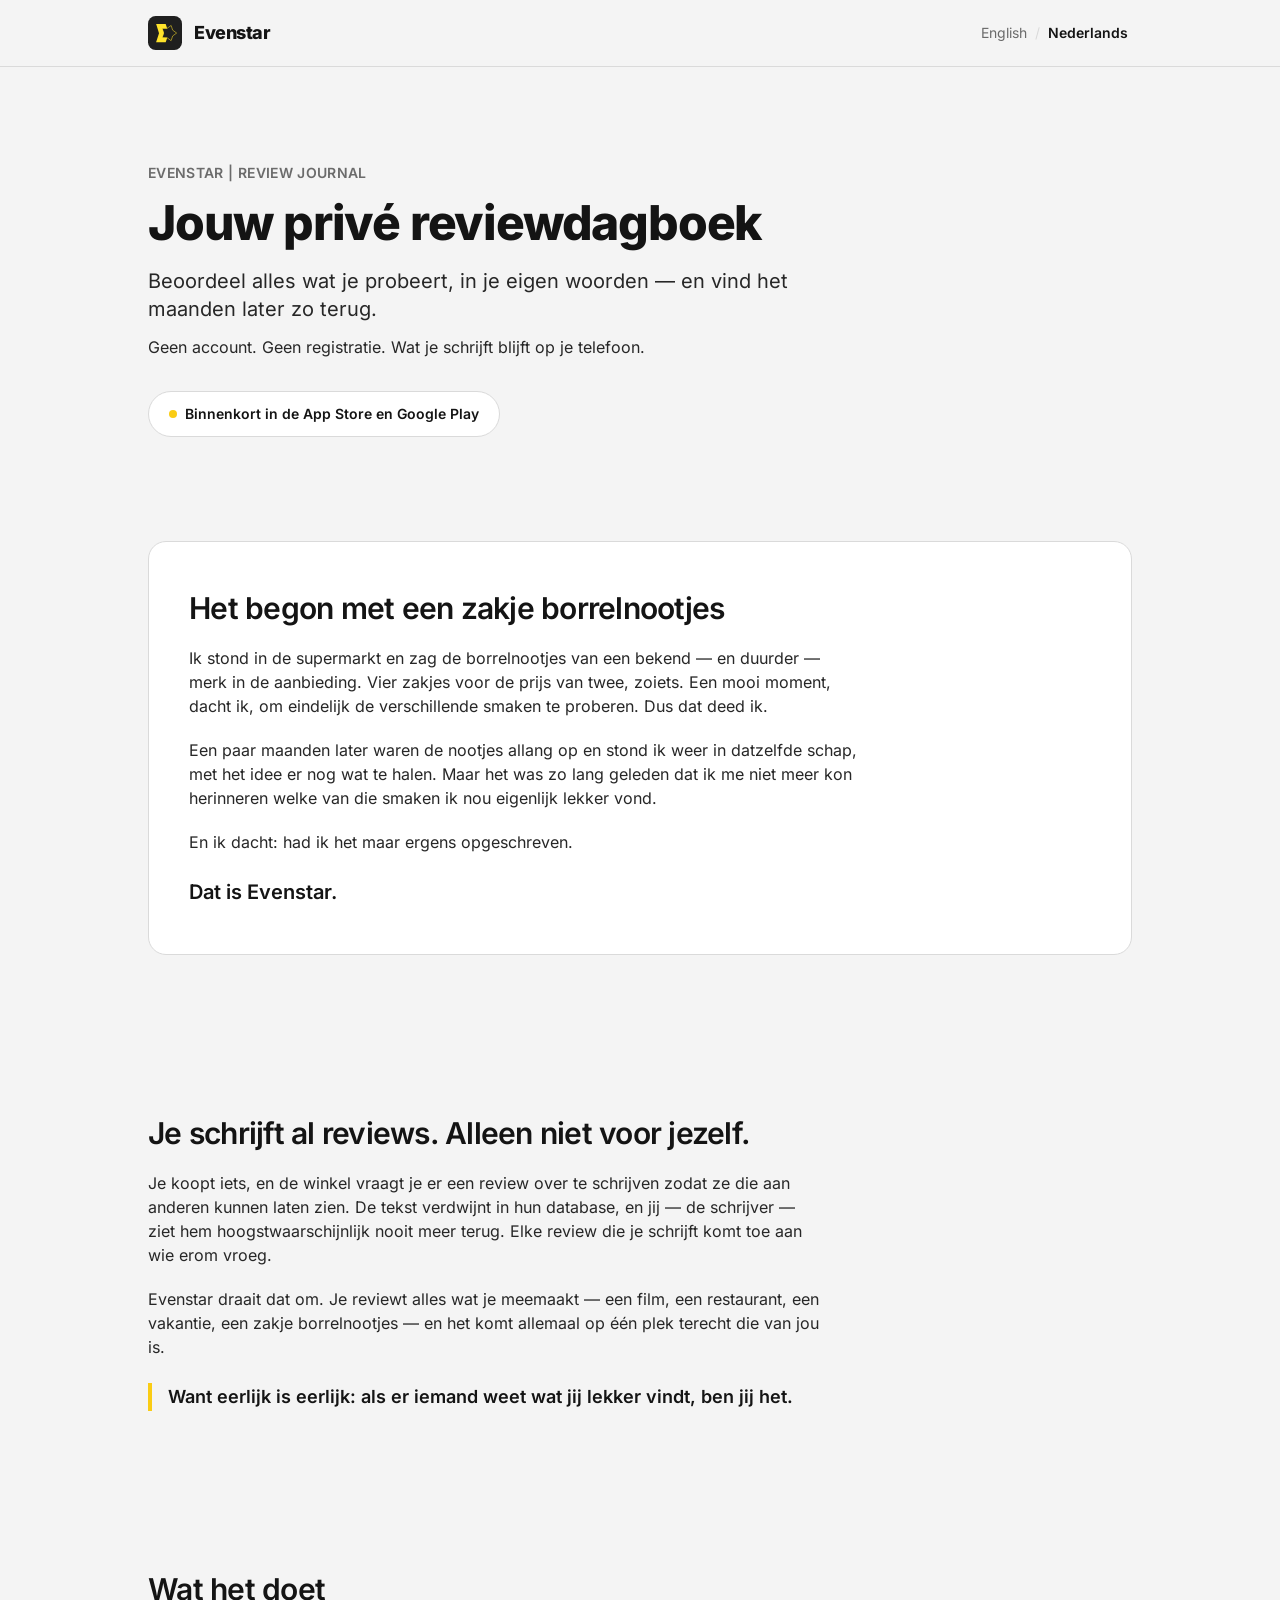
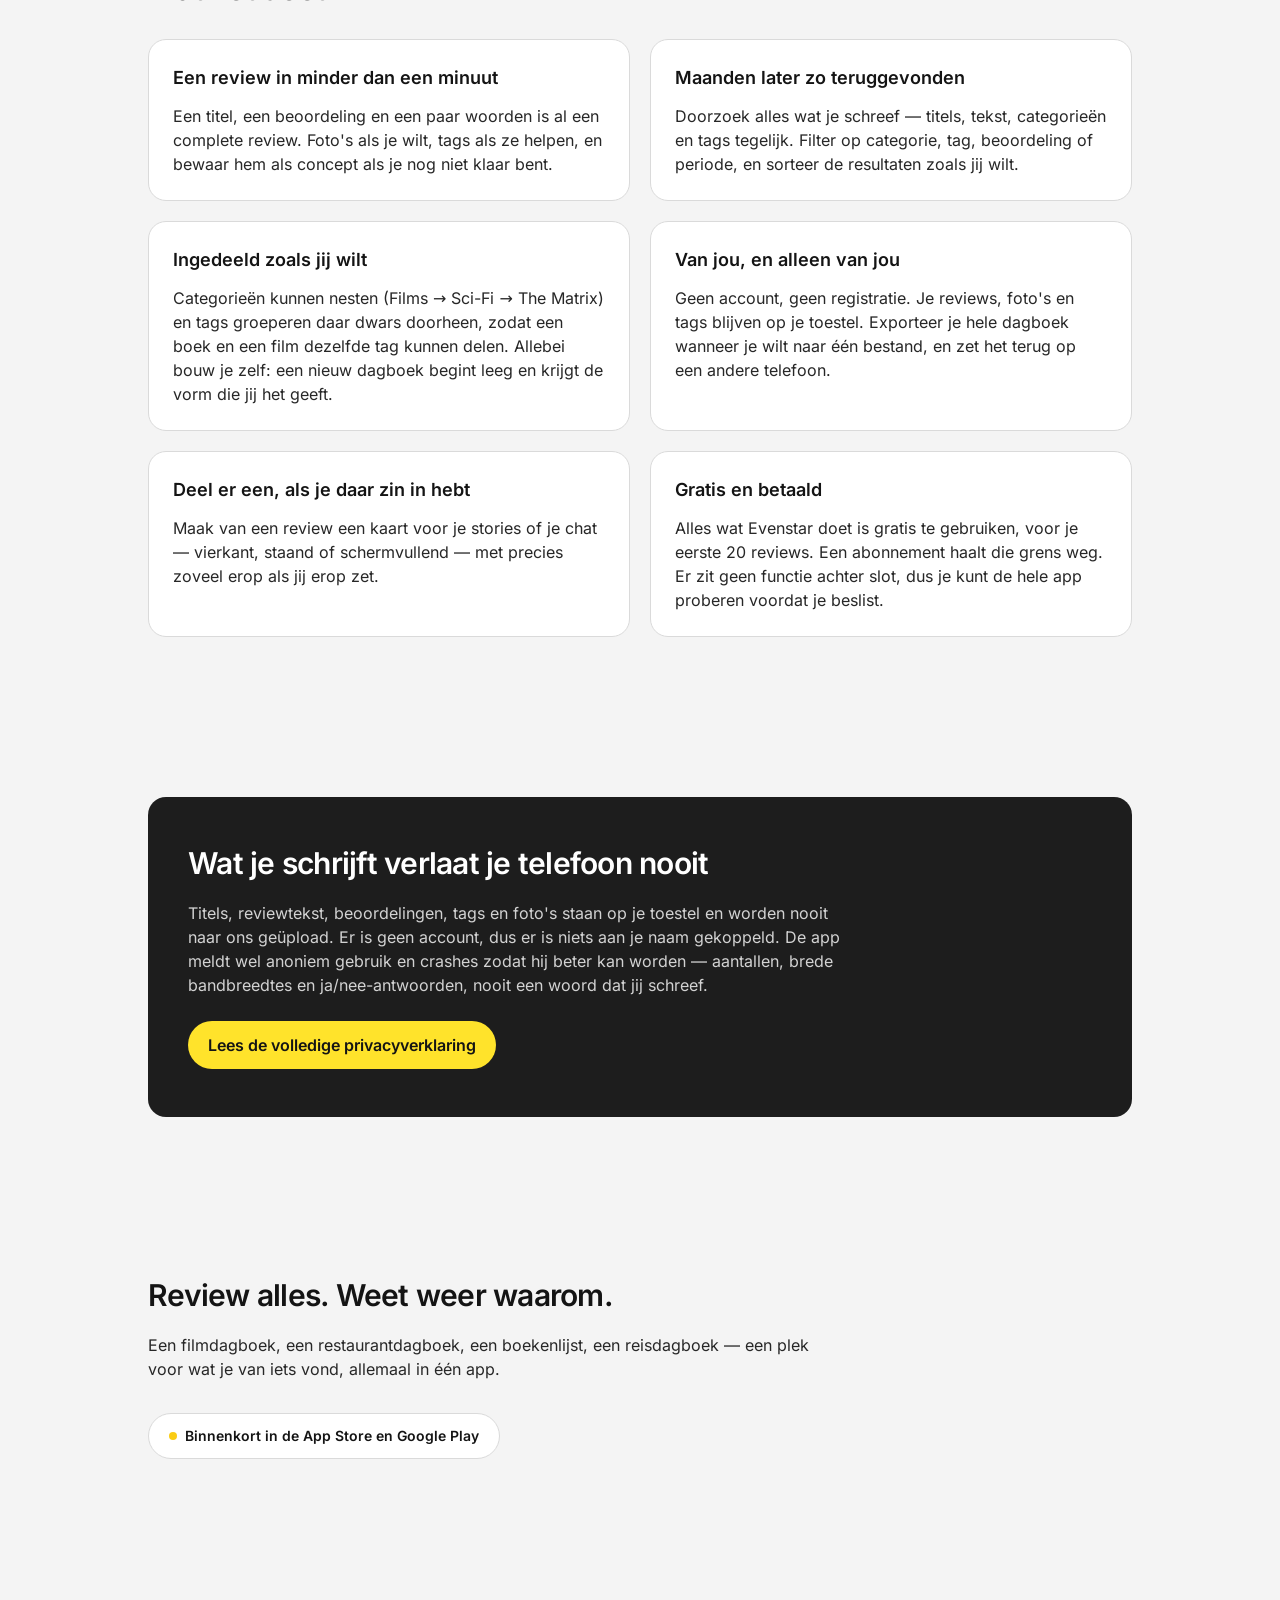
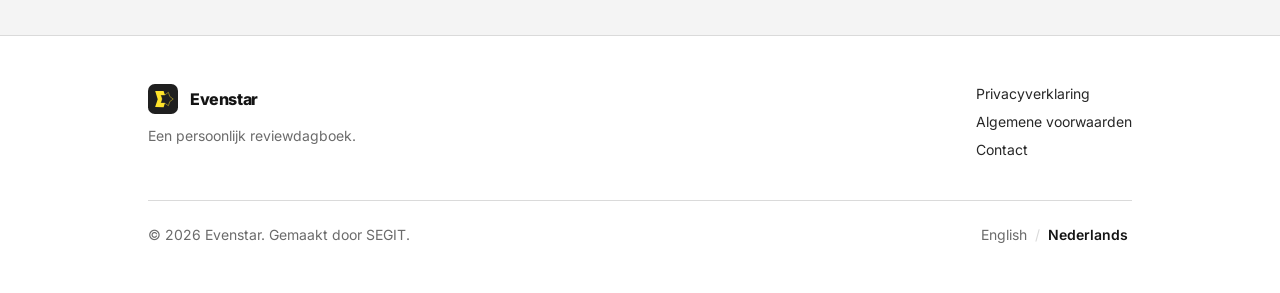
==== nl/index.html @ 2a289b04 "Landingspagina voor Evenstar (EVE-47) (#130) Evenstar had geen plek op internet. Dit is die plek: `e" ====
<!DOCTYPE html><html lang="nl"><head><meta charset="utf-8"><meta name="viewport" content="width=device-width, initial-scale=1"><title>Evenstar — Jouw privé reviewdagboek</title><meta name="description" content="Een persoonlijk reviewdagboek voor iOS en Android. Review alles wat je probeert — films, restaurants, boeken — en vind het maanden later zo terug."><link rel="canonical" href="https://evenstarapp.com/nl/"><link rel="alternate" hreflang="en" href="https://evenstarapp.com/"><link rel="alternate" hreflang="nl" href="https://evenstarapp.com/nl/"><link rel="alternate" hreflang="x-default" href="https://evenstarapp.com/"><link rel="icon" type="image/svg+xml" href="/favicon.svg"><link rel="apple-touch-icon" href="/apple-touch-icon.png"><link rel="manifest" href="/site.webmanifest"><meta name="theme-color" content="#f4f4f4"><meta property="og:type" content="website"><meta property="og:site_name" content="Evenstar"><meta property="og:title" content="Evenstar — Jouw privé reviewdagboek"><meta property="og:description" content="Een persoonlijk reviewdagboek voor iOS en Android. Review alles wat je probeert — films, restaurants, boeken — en vind het maanden later zo terug."><meta property="og:url" content="https://evenstarapp.com/nl/"><meta property="og:image" content="https://evenstarapp.com/og-image.png"><meta property="og:image:width" content="1200"><meta property="og:image:height" content="630"><meta property="og:image:alt" content="Evenstar, een persoonlijk reviewdagboek voor iOS en Android"><meta property="og:locale" content="nl_NL"><meta name="twitter:card" content="summary_large_image"><meta name="twitter:title" content="Evenstar — Jouw privé reviewdagboek"><meta name="twitter:description" content="Een persoonlijk reviewdagboek voor iOS en Android. Review alles wat je probeert — films, restaurants, boeken — en vind het maanden later zo terug."><meta name="twitter:image" content="https://evenstarapp.com/og-image.png"><link rel="sitemap" href="/sitemap-index.xml"><script type="application/ld+json">{"@context":"https://schema.org","@type":"SoftwareApplication","name":"Evenstar","alternateName":"Evenstar | Review Journal","applicationCategory":"LifestyleApplication","operatingSystem":"iOS, Android","description":"Een persoonlijk reviewdagboek voor iOS en Android. Review alles wat je probeert — films, restaurants, boeken — en vind het maanden later zo terug.","url":"https://evenstarapp.com","inLanguage":["en","nl"],"offers":{"@type":"Offer","price":"0","priceCurrency":"EUR"}}</script><link rel="stylesheet" href="/_astro/config.suZ1vZAj.css"></head><body class="flex min-h-screen flex-col"><a href="#main" class="sr-only rounded-pill focus:not-sr-only focus:absolute focus:top-4 focus:left-4 focus:z-50 focus:bg-ink focus:px-5 focus:py-3 focus:text-on-ink">Naar de inhoud</a><header class="border-b border-line bg-page/90 backdrop-blur"><div class="mx-auto flex max-w-5xl items-center justify-between gap-4 px-5 py-4"><a href="/nl/" class="flex items-center gap-3 text-heading" aria-label="Evenstar — Home"><svg width="34" height="34" viewBox="0 0 256 256" fill="none" xmlns="http://www.w3.org/2000/svg" class aria-hidden="true" focusable="false"><rect width="256" height="256" rx="58" fill="#1F1F1F"></rect><path d="M174.485 72.5167L185.612 106.519L214.472 127.664L215.576 128.472L214.471 129.278L185.571 150.367L174.379 184.35L173.952 185.649L172.844 184.848L143.855 163.878L108.079 163.736L106.71 163.731L107.13 162.429L118.115 128.378L107.195 94.3095L106.777 93.0075L108.146 93.0046L143.922 92.9294L172.95 72.0165L174.061 71.2166L174.485 72.5167Z" stroke="#FFE32B" stroke-width="4"></path><path d="M133.317 197.465L60.838 197.206L82.9443 129.389L61.2827 60.0143L133.141 59.6603L144.464 94.0981L107.978 94.0939L119.301 128.532L108.187 162.625L144.551 163L133.317 197.465Z" fill="#FFE32B"></path></svg><span class="text-lg font-extrabold tracking-tight">Evenstar</span></a><nav class="flex items-center gap-1 text-sm" aria-label="Language"><a class="rounded px-1 text-muted underline-offset-4 hover:text-heading hover:underline" href="/" hreflang="en" lang="en">English</a><span class="text-line" aria-hidden="true">/</span><span class="px-1 font-semibold text-heading" aria-current="true">Nederlands</span></nav></div></header><main id="main" class="flex-1"><!-- Hero --><section class="mx-auto w-full max-w-5xl px-5 pt-14 pb-6 sm:pt-24"><p class="text-sm font-semibold tracking-wide text-muted uppercase">Evenstar | Review Journal</p><h1 class="mt-4 max-w-2xl text-4xl font-extrabold tracking-tight text-heading sm:text-5xl">Jouw privé reviewdagboek</h1><p class="mt-5 max-w-2xl text-lg text-body sm:text-xl">Beoordeel alles wat je probeert, in je eigen woorden — en vind het maanden later zo terug.</p><p class="mt-3 max-w-2xl text-body">Geen account. Geen registratie. Wat je schrijft blijft op je telefoon.</p><p class="inline-flex items-center gap-2 rounded-pill border border-line bg-surface px-5 py-3 text-sm font-semibold text-heading mt-8"><span class="inline-block h-2 w-2 rounded-full bg-highlight" aria-hidden="true"></span>Binnenkort in de App Store en Google Play</p></section><!-- The bar nuts --><section id="story" aria-labelledby="story-title" class="mx-auto w-full max-w-5xl px-5 py-14 sm:py-20 "><div class="rounded-card border border-line bg-surface px-6 py-10 sm:px-10 sm:py-12"><h2 id="story-title" class="text-2xl font-semibold tracking-tight text-heading sm:text-3xl">Het begon met een zakje borrelnootjes</h2><p class="mt-5 max-w-2xl text-body">Ik stond in de supermarkt en zag de borrelnootjes van een bekend — en duurder — merk in de aanbieding. Vier zakjes voor de prijs van twee, zoiets. Een mooi moment, dacht ik, om eindelijk de verschillende smaken te proberen. Dus dat deed ik.</p><p class="mt-5 max-w-2xl text-body">Een paar maanden later waren de nootjes allang op en stond ik weer in datzelfde schap, met het idee er nog wat te halen. Maar het was zo lang geleden dat ik me niet meer kon herinneren welke van die smaken ik nou eigenlijk lekker vond.</p><p class="mt-5 max-w-2xl text-body">En ik dacht: had ik het maar ergens opgeschreven.</p><p class="mt-6 text-xl font-semibold text-heading">Dat is Evenstar.</p></div></section><!-- Why write for yourself --><section id="why" aria-labelledby="why-title" class="mx-auto w-full max-w-5xl px-5 py-14 sm:py-20 "><div class><h2 id="why-title" class="text-2xl font-semibold tracking-tight text-heading sm:text-3xl">Je schrijft al reviews. Alleen niet voor jezelf.</h2><p class="mt-5 max-w-2xl text-body">Je koopt iets, en de winkel vraagt je er een review over te schrijven zodat ze die aan anderen kunnen laten zien. De tekst verdwijnt in hun database, en jij — de schrijver — ziet hem hoogstwaarschijnlijk nooit meer terug. Elke review die je schrijft komt toe aan wie erom vroeg.</p><p class="mt-5 max-w-2xl text-body">Evenstar draait dat om. Je reviewt alles wat je meemaakt — een film, een restaurant, een vakantie, een zakje borrelnootjes — en het komt allemaal op één plek terecht die van jou is.</p><p class="mt-6 max-w-2xl border-l-4 border-highlight pl-4 text-lg font-semibold text-heading">Want eerlijk is eerlijk: als er iemand weet wat jij lekker vindt, ben jij het.</p></div></section><!-- What it does --><section id="features" aria-labelledby="features-title" class="mx-auto w-full max-w-5xl px-5 py-14 sm:py-20 "><div class><h2 id="features-title" class="text-2xl font-semibold tracking-tight text-heading sm:text-3xl">Wat het doet</h2><ul class="mt-8 grid gap-5 sm:grid-cols-2"><li class="rounded-card border border-line bg-surface p-6"><h3 class="text-lg font-semibold text-heading">Een review in minder dan een minuut</h3><p class="mt-3 text-body">Een titel, een beoordeling en een paar woorden is al een complete review. Foto&#39;s als je wilt, tags als ze helpen, en bewaar hem als concept als je nog niet klaar bent.</p></li><li class="rounded-card border border-line bg-surface p-6"><h3 class="text-lg font-semibold text-heading">Maanden later zo teruggevonden</h3><p class="mt-3 text-body">Doorzoek alles wat je schreef — titels, tekst, categorieën en tags tegelijk. Filter op categorie, tag, beoordeling of periode, en sorteer de resultaten zoals jij wilt.</p></li><li class="rounded-card border border-line bg-surface p-6"><h3 class="text-lg font-semibold text-heading">Ingedeeld zoals jij wilt</h3><p class="mt-3 text-body">Categorieën kunnen nesten (Films → Sci-Fi → The Matrix) en tags groeperen daar dwars doorheen, zodat een boek en een film dezelfde tag kunnen delen. Allebei bouw je zelf: een nieuw dagboek begint leeg en krijgt de vorm die jij het geeft.</p></li><li class="rounded-card border border-line bg-surface p-6"><h3 class="text-lg font-semibold text-heading">Van jou, en alleen van jou</h3><p class="mt-3 text-body">Geen account, geen registratie. Je reviews, foto&#39;s en tags blijven op je toestel. Exporteer je hele dagboek wanneer je wilt naar één bestand, en zet het terug op een andere telefoon.</p></li><li class="rounded-card border border-line bg-surface p-6"><h3 class="text-lg font-semibold text-heading">Deel er een, als je daar zin in hebt</h3><p class="mt-3 text-body">Maak van een review een kaart voor je stories of je chat — vierkant, staand of schermvullend — met precies zoveel erop als jij erop zet.</p></li><li class="rounded-card border border-line bg-surface p-6"><h3 class="text-lg font-semibold text-heading">Gratis en betaald</h3><p class="mt-3 text-body">Alles wat Evenstar doet is gratis te gebruiken, voor je eerste 20 reviews. Een abonnement haalt die grens weg. Er zit geen functie achter slot, dus je kunt de hele app proberen voordat je beslist.</p></li></ul></div></section><!-- Privacy --><section aria-labelledby="privacy-title" class="mx-auto w-full max-w-5xl px-5 py-14 sm:py-20"><div class="rounded-card bg-ink px-6 py-10 text-on-ink sm:px-10 sm:py-12"><h2 id="privacy-title" class="text-2xl font-semibold tracking-tight sm:text-3xl">Wat je schrijft verlaat je telefoon nooit</h2><p class="mt-5 max-w-2xl text-white/80">Titels, reviewtekst, beoordelingen, tags en foto&#39;s staan op je toestel en worden nooit naar ons geüpload. Er is geen account, dus er is niets aan je naam gekoppeld. De app meldt wel anoniem gebruik en crashes zodat hij beter kan worden — aantallen, brede bandbreedtes en ja/nee-antwoorden, nooit een woord dat jij schreef.</p><a class="mt-6 inline-block rounded-pill bg-accent px-5 py-3 font-semibold text-heading" href="/nl/privacy/">Lees de volledige privacyverklaring</a></div></section><!-- Closing --><section id="closing" aria-labelledby="closing-title" class="mx-auto w-full max-w-5xl px-5 py-14 sm:py-20 "><div class><h2 id="closing-title" class="text-2xl font-semibold tracking-tight text-heading sm:text-3xl">Review alles. Weet weer waarom.</h2><p class="mt-5 max-w-2xl text-body">Een filmdagboek, een restaurantdagboek, een boekenlijst, een reisdagboek — een plek voor wat je van iets vond, allemaal in één app.</p><p class="inline-flex items-center gap-2 rounded-pill border border-line bg-surface px-5 py-3 text-sm font-semibold text-heading mt-8"><span class="inline-block h-2 w-2 rounded-full bg-highlight" aria-hidden="true"></span>Binnenkort in de App Store en Google Play</p></div></section></main><footer class="mt-24 border-t border-line bg-surface"><div class="mx-auto max-w-5xl px-5 py-12"><div class="flex flex-col gap-8 sm:flex-row sm:items-start sm:justify-between"><div><div class="flex items-center gap-3"><svg width="30" height="30" viewBox="0 0 256 256" fill="none" xmlns="http://www.w3.org/2000/svg" class aria-hidden="true" focusable="false"><rect width="256" height="256" rx="58" fill="#1F1F1F"></rect><path d="M174.485 72.5167L185.612 106.519L214.472 127.664L215.576 128.472L214.471 129.278L185.571 150.367L174.379 184.35L173.952 185.649L172.844 184.848L143.855 163.878L108.079 163.736L106.71 163.731L107.13 162.429L118.115 128.378L107.195 94.3095L106.777 93.0075L108.146 93.0046L143.922 92.9294L172.95 72.0165L174.061 71.2166L174.485 72.5167Z" stroke="#FFE32B" stroke-width="4"></path><path d="M133.317 197.465L60.838 197.206L82.9443 129.389L61.2827 60.0143L133.141 59.6603L144.464 94.0981L107.978 94.0939L119.301 128.532L108.187 162.625L144.551 163L133.317 197.465Z" fill="#FFE32B"></path></svg><span class="text-base font-extrabold tracking-tight text-heading">Evenstar</span></div><p class="mt-3 max-w-xs text-sm text-muted">Een persoonlijk reviewdagboek.</p></div><nav class="flex flex-col gap-2 text-sm" aria-label="Privacyverklaring"><a class="text-body underline-offset-4 hover:underline" href="/nl/privacy/">Privacyverklaring</a><a class="text-body underline-offset-4 hover:underline" href="/nl/voorwaarden/">Algemene voorwaarden</a><a class="text-body underline-offset-4 hover:underline" href="mailto:contact@segit.nl">Contact</a></nav></div><div class="mt-10 flex flex-col gap-4 border-t border-line pt-6 text-sm text-muted sm:flex-row sm:items-center sm:justify-between"><p>&copy; 2026 Evenstar. Gemaakt door SEGIT.</p><nav class="flex items-center gap-1 text-sm" aria-label="Language"><a class="rounded px-1 text-muted underline-offset-4 hover:text-heading hover:underline" href="/" hreflang="en" lang="en">English</a><span class="text-line" aria-hidden="true">/</span><span class="px-1 font-semibold text-heading" aria-current="true">Nederlands</span></nav></div></div></footer></body></html>
---- _astro/config.suZ1vZAj.css ----
@font-face{font-family:Inter Variable;font-style:normal;font-display:swap;font-weight:100 900;src:url(/_astro/inter-cyrillic-ext-wght-normal.BOeWTOD4.woff2)format("woff2-variations");unicode-range:U+460-52F,U+1C80-1C8A,U+20B4,U+2DE0-2DFF,U+A640-A69F,U+FE2E-FE2F}@font-face{font-family:Inter Variable;font-style:normal;font-display:swap;font-weight:100 900;src:url(/_astro/inter-cyrillic-wght-normal.DqGufNeO.woff2)format("woff2-variations");unicode-range:U+301,U+400-45F,U+490-491,U+4B0-4B1,U+2116}@font-face{font-family:Inter Variable;font-style:normal;font-display:swap;font-weight:100 900;src:url(/_astro/inter-greek-ext-wght-normal.DlzME5K_.woff2)format("woff2-variations");unicode-range:U+1F??}@font-face{font-family:Inter Variable;font-style:normal;font-display:swap;font-weight:100 900;src:url(/_astro/inter-greek-wght-normal.CkhJZR-_.woff2)format("woff2-variations");unicode-range:U+370-377,U+37A-37F,U+384-38A,U+38C,U+38E-3A1,U+3A3-3FF}@font-face{font-family:Inter Variable;font-style:normal;font-display:swap;font-weight:100 900;src:url(/_astro/inter-vietnamese-wght-normal.CBcvBZtf.woff2)format("woff2-variations");unicode-range:U+102-103,U+110-111,U+128-129,U+168-169,U+1A0-1A1,U+1AF-1B0,U+300-301,U+303-304,U+308-309,U+323,U+329,U+1EA0-1EF9,U+20AB}@font-face{font-family:Inter Variable;font-style:normal;font-display:swap;font-weight:100 900;src:url(/_astro/inter-latin-ext-wght-normal.DO1Apj_S.woff2)format("woff2-variations");unicode-range:U+100-2BA,U+2BD-2C5,U+2C7-2CC,U+2CE-2D7,U+2DD-2FF,U+304,U+308,U+329,U+1D00-1DBF,U+1E00-1E9F,U+1EF2-1EFF,U+2020,U+20A0-20AB,U+20AD-20C0,U+2113,U+2C60-2C7F,U+A720-A7FF}@font-face{font-family:Inter Variable;font-style:normal;font-display:swap;font-weight:100 900;src:url(/_astro/inter-latin-wght-normal.Dx4kXJAl.woff2)format("woff2-variations");unicode-range:U+??,U+131,U+152-153,U+2BB-2BC,U+2C6,U+2DA,U+2DC,U+304,U+308,U+329,U+2000-206F,U+20AC,U+2122,U+2191,U+2193,U+2212,U+2215,U+FEFF,U+FFFD}@layer properties{@supports (((-webkit-hyphens:none)) and (not (margin-trim:inline))) or ((-moz-orient:inline) and (not (color:rgb(from red r g b)))){*,:before,:after,::backdrop{--tw-rotate-x:initial;--tw-rotate-y:initial;--tw-rotate-z:initial;--tw-skew-x:initial;--tw-skew-y:initial;--tw-scroll-snap-strictness:proximity;--tw-border-style:solid;--tw-font-weight:initial;--tw-tracking:initial;--tw-outline-style:solid;--tw-backdrop-blur:initial;--tw-backdrop-brightness:initial;--tw-backdrop-contrast:initial;--tw-backdrop-grayscale:initial;--tw-backdrop-hue-rotate:initial;--tw-backdrop-invert:initial;--tw-backdrop-opacity:initial;--tw-backdrop-saturate:initial;--tw-backdrop-sepia:initial}}}@layer theme{:root,:host{--font-sans:"Inter Variable", "Inter", ui-sans-serif, system-ui, -apple-system, "Segoe UI", Roboto, "Helvetica Neue", Arial, sans-serif;--font-mono:ui-monospace, SFMono-Regular, Menlo, Monaco, Consolas, "Liberation Mono", "Courier New", monospace;--color-white:#fff;--spacing:.25rem;--container-xs:20rem;--container-md:28rem;--container-2xl:42rem;--container-3xl:48rem;--container-5xl:64rem;--text-sm:.875rem;--text-sm--line-height:calc(1.25 / .875);--text-base:1rem;--text-base--line-height:calc(1.5 / 1);--text-lg:1.125rem;--text-lg--line-height:calc(1.75 / 1.125);--text-xl:1.25rem;--text-xl--line-height:calc(1.75 / 1.25);--text-2xl:1.5rem;--text-2xl--line-height:calc(2 / 1.5);--text-3xl:1.875rem;--text-3xl--line-height:calc(2.25 / 1.875);--text-4xl:2.25rem;--text-4xl--line-height:calc(2.5 / 2.25);--text-5xl:3rem;--text-5xl--line-height:1;--font-weight-semibold:600;--font-weight-extrabold:800;--tracking-tight:-.025em;--tracking-wide:.025em;--default-font-family:var(--font-sans);--default-mono-font-family:var(--font-mono);--color-page:#f4f4f4;--color-surface:#fff;--color-line:#dadada;--color-heading:#141414;--color-body:#272727;--color-muted:#6b6b6b;--color-ink:#1d1d1d;--color-on-ink:#fff;--color-accent:#ffe32b;--color-highlight:#facc14;--radius-card:18px;--radius-pill:36px}}@layer base{*,:after,:before,::backdrop{box-sizing:border-box;border:0 solid;margin:0;padding:0}::file-selector-button{box-sizing:border-box;border:0 solid;margin:0;padding:0}html,:host{-webkit-text-size-adjust:100%;tab-size:4;line-height:1.5;font-family:var(--default-font-family,-apple-system, BlinkMacSystemFont, "Segoe UI", Roboto, "Helvetica Neue", "Noto Sans", Arial, sans-serif, "Apple Color Emoji", "Segoe UI Emoji", "Segoe UI Symbol", "Noto Color Emoji");font-feature-settings:var(--default-font-feature-settings,normal);font-variation-settings:var(--default-font-variation-settings,normal);-webkit-tap-highlight-color:transparent}hr{height:0;color:inherit;border-top-width:1px}abbr:where([title]){text-decoration:underline dotted}h1,h2,h3,h4,h5,h6{font-size:inherit;font-weight:inherit}a{color:inherit;-webkit-text-decoration:inherit;-webkit-text-decoration:inherit;-webkit-text-decoration:inherit;text-decoration:inherit}b,strong{font-weight:bolder}code,kbd,samp,pre{font-family:var(--default-mono-font-family,ui-monospace, SFMono-Regular, Menlo, Monaco, Consolas, "Liberation Mono", "Courier New", monospace);font-feature-settings:var(--default-mono-font-feature-settings,normal);font-variation-settings:var(--default-mono-font-variation-settings,normal);font-size:1em}small{font-size:80%}sub,sup{vertical-align:baseline;font-size:75%;line-height:0;position:relative}sub{bottom:-.25em}sup{top:-.5em}table{text-indent:0;border-color:inherit;border-collapse:collapse}:-moz-focusring:where(:not(iframe)){outline:auto}progress{vertical-align:baseline}summary{display:list-item}ol,ul,menu{list-style:none}img,svg,video,canvas,audio,iframe,embed,object{vertical-align:middle;display:block}img,video{max-width:100%;height:auto}button,input,select,optgroup,textarea{font:inherit;font-feature-settings:inherit;font-variation-settings:inherit;letter-spacing:inherit;color:inherit;opacity:1;background-color:#0000;border-radius:0}::file-selector-button{font:inherit;font-feature-settings:inherit;font-variation-settings:inherit;letter-spacing:inherit;color:inherit;opacity:1;background-color:#0000;border-radius:0}:where(select:is([multiple],[size])) optgroup{font-weight:bolder}:where(select:is([multiple],[size])) optgroup option{padding-inline-start:20px}::file-selector-button{margin-inline-end:4px}::placeholder{opacity:1}@supports (not ((-webkit-appearance:-apple-pay-button))) or (contain-intrinsic-size:1px){::placeholder{color:currentColor}@supports (color:color-mix(in lab, red, red)){::placeholder{color:color-mix(in oklab, currentcolor 50%, transparent)}}}textarea{resize:vertical}::-webkit-search-decoration{-webkit-appearance:none}::-webkit-date-and-time-value{min-height:1lh;text-align:inherit}::-webkit-datetime-edit{display:inline-flex}::-webkit-datetime-edit-fields-wrapper{padding:0}::-webkit-datetime-edit{padding-block:0}::-webkit-datetime-edit-year-field{padding-block:0}::-webkit-datetime-edit-month-field{padding-block:0}::-webkit-datetime-edit-day-field{padding-block:0}::-webkit-datetime-edit-hour-field{padding-block:0}::-webkit-datetime-edit-minute-field{padding-block:0}::-webkit-datetime-edit-second-field{padding-block:0}::-webkit-datetime-edit-millisecond-field{padding-block:0}::-webkit-datetime-edit-meridiem-field{padding-block:0}::-webkit-calendar-picker-indicator{line-height:1}:-moz-ui-invalid{box-shadow:none}button,input:where([type=button],[type=reset],[type=submit]){appearance:button}::file-selector-button{appearance:button}::-webkit-inner-spin-button{height:auto}::-webkit-outer-spin-button{height:auto}[hidden]:where(:not([hidden=until-found])){display:none!important}}@layer components;@layer utilities{.sr-only{clip-path:inset(50%);white-space:nowrap;border-width:0;width:1px;height:1px;margin:-1px;padding:0;position:absolute;overflow:hidden}.absolute{position:absolute}.mx-auto{margin-inline:auto}.mt-2{margin-top:calc(var(--spacing) * 2)}.mt-3{margin-top:calc(var(--spacing) * 3)}.mt-4{margin-top:calc(var(--spacing) * 4)}.mt-5{margin-top:calc(var(--spacing) * 5)}.mt-6{margin-top:calc(var(--spacing) * 6)}.mt-8{margin-top:calc(var(--spacing) * 8)}.mt-10{margin-top:calc(var(--spacing) * 10)}.mt-24{margin-top:calc(var(--spacing) * 24)}.mb-8{margin-bottom:calc(var(--spacing) * 8)}.flex{display:flex}.grid{display:grid}.inline-block{display:inline-block}.inline-flex{display:inline-flex}.h-2{height:calc(var(--spacing) * 2)}.min-h-screen{min-height:100vh}.w-2{width:calc(var(--spacing) * 2)}.w-\[60vw\]{width:60vw}.w-full{width:100%}.max-w-2xl{max-width:var(--container-2xl)}.max-w-3xl{max-width:var(--container-3xl)}.max-w-5xl{max-width:var(--container-5xl)}.max-w-\[260px\]{max-width:260px}.max-w-md{max-width:var(--container-md)}.max-w-xs{max-width:var(--container-xs)}.flex-1{flex:1}.shrink-0{flex-shrink:0}.transform{transform:var(--tw-rotate-x,) var(--tw-rotate-y,) var(--tw-rotate-z,) var(--tw-skew-x,) var(--tw-skew-y,)}.snap-x{scroll-snap-type:x var(--tw-scroll-snap-strictness)}.snap-mandatory{--tw-scroll-snap-strictness:mandatory}.snap-start{scroll-snap-align:start}.flex-col{flex-direction:column}.flex-wrap{flex-wrap:wrap}.items-center{align-items:center}.justify-between{justify-content:space-between}.justify-center{justify-content:center}.gap-1{gap:var(--spacing)}.gap-2{gap:calc(var(--spacing) * 2)}.gap-3{gap:calc(var(--spacing) * 3)}.gap-4{gap:calc(var(--spacing) * 4)}.gap-5{gap:calc(var(--spacing) * 5)}.gap-8{gap:calc(var(--spacing) * 8)}.overflow-x-auto{overflow-x:auto}.rounded{border-radius:.25rem}.rounded-card{border-radius:var(--radius-card)}.rounded-full{border-radius:2147483647px}.rounded-pill{border-radius:var(--radius-pill)}.border{border-style:var(--tw-border-style);border-width:1px}.border-t{border-top-style:var(--tw-border-style);border-top-width:1px}.border-b{border-bottom-style:var(--tw-border-style);border-bottom-width:1px}.border-l-4{border-left-style:var(--tw-border-style);border-left-width:4px}.border-highlight{border-color:var(--color-highlight)}.border-line{border-color:var(--color-line)}.bg-accent{background-color:var(--color-accent)}.bg-highlight{background-color:var(--color-highlight)}.bg-ink{background-color:var(--color-ink)}.bg-page\/90{background-color:#f4f4f4e6}@supports (color:color-mix(in lab, red, red)){.bg-page\/90{background-color:color-mix(in oklab, var(--color-page) 90%, transparent)}}.bg-surface{background-color:var(--color-surface)}.p-6{padding:calc(var(--spacing) * 6)}.px-1{padding-inline:var(--spacing)}.px-5{padding-inline:calc(var(--spacing) * 5)}.px-6{padding-inline:calc(var(--spacing) * 6)}.py-3{padding-block:calc(var(--spacing) * 3)}.py-4{padding-block:calc(var(--spacing) * 4)}.py-10{padding-block:calc(var(--spacing) * 10)}.py-12{padding-block:calc(var(--spacing) * 12)}.py-14{padding-block:calc(var(--spacing) * 14)}.pt-6{padding-top:calc(var(--spacing) * 6)}.pt-14{padding-top:calc(var(--spacing) * 14)}.pb-4{padding-bottom:calc(var(--spacing) * 4)}.pb-6{padding-bottom:calc(var(--spacing) * 6)}.pl-4{padding-left:calc(var(--spacing) * 4)}.text-center{text-align:center}.text-2xl{font-size:var(--text-2xl);line-height:var(--tw-leading,var(--text-2xl--line-height))}.text-3xl{font-size:var(--text-3xl);line-height:var(--tw-leading,var(--text-3xl--line-height))}.text-4xl{font-size:var(--text-4xl);line-height:var(--tw-leading,var(--text-4xl--line-height))}.text-base{font-size:var(--text-base);line-height:var(--tw-leading,var(--text-base--line-height))}.text-lg{font-size:var(--text-lg);line-height:var(--tw-leading,var(--text-lg--line-height))}.text-sm{font-size:var(--text-sm);line-height:var(--tw-leading,var(--text-sm--line-height))}.text-xl{font-size:var(--text-xl);line-height:var(--tw-leading,var(--text-xl--line-height))}.font-extrabold{--tw-font-weight:var(--font-weight-extrabold);font-weight:var(--font-weight-extrabold)}.font-semibold{--tw-font-weight:var(--font-weight-semibold);font-weight:var(--font-weight-semibold)}.tracking-tight{--tw-tracking:var(--tracking-tight);letter-spacing:var(--tracking-tight)}.tracking-wide{--tw-tracking:var(--tracking-wide);letter-spacing:var(--tracking-wide)}.text-body{color:var(--color-body)}.text-heading{color:var(--color-heading)}.text-line{color:var(--color-line)}.text-muted{color:var(--color-muted)}.text-on-ink{color:var(--color-on-ink)}.text-white\/80{color:#fffc}@supports (color:color-mix(in lab, red, red)){.text-white\/80{color:color-mix(in oklab, var(--color-white) 80%, transparent)}}.uppercase{text-transform:uppercase}.underline-offset-4{text-underline-offset:4px}.outline{outline-style:var(--tw-outline-style);outline-width:1px}.backdrop-blur{--tw-backdrop-blur:blur(8px);backdrop-filter:var(--tw-backdrop-blur,) var(--tw-backdrop-brightness,) var(--tw-backdrop-contrast,) var(--tw-backdrop-grayscale,) var(--tw-backdrop-hue-rotate,) var(--tw-backdrop-invert,) var(--tw-backdrop-opacity,) var(--tw-backdrop-saturate,) var(--tw-backdrop-sepia,)}@media (hover:hover){.hover\:text-heading:hover{color:var(--color-heading)}.hover\:underline:hover{text-decoration-line:underline}}.focus\:not-sr-only:focus{clip-path:none;white-space:normal;width:auto;height:auto;margin:0;padding:0;position:static;overflow:visible}.focus\:absolute:focus{position:absolute}.focus\:top-4:focus{top:calc(var(--spacing) * 4)}.focus\:left-4:focus{left:calc(var(--spacing) * 4)}.focus\:z-50:focus{z-index:50}.focus\:bg-ink:focus{background-color:var(--color-ink)}.focus\:px-5:focus{padding-inline:calc(var(--spacing) * 5)}.focus\:py-3:focus{padding-block:calc(var(--spacing) * 3)}.focus\:text-on-ink:focus{color:var(--color-on-ink)}@media (width>=40rem){.sm\:grid-cols-2{grid-template-columns:repeat(2,minmax(0,1fr))}.sm\:flex-row{flex-direction:row}.sm\:items-center{align-items:center}.sm\:items-start{align-items:flex-start}.sm\:justify-between{justify-content:space-between}.sm\:px-10{padding-inline:calc(var(--spacing) * 10)}.sm\:py-12{padding-block:calc(var(--spacing) * 12)}.sm\:py-16{padding-block:calc(var(--spacing) * 16)}.sm\:py-20{padding-block:calc(var(--spacing) * 20)}.sm\:pt-24{padding-top:calc(var(--spacing) * 24)}.sm\:text-3xl{font-size:var(--text-3xl);line-height:var(--tw-leading,var(--text-3xl--line-height))}.sm\:text-5xl{font-size:var(--text-5xl);line-height:var(--tw-leading,var(--text-5xl--line-height))}.sm\:text-xl{font-size:var(--text-xl);line-height:var(--tw-leading,var(--text-xl--line-height))}}.\[\&\>h1\]\:text-3xl>h1{font-size:var(--text-3xl);line-height:var(--tw-leading,var(--text-3xl--line-height))}.\[\&\>h1\]\:font-extrabold>h1{--tw-font-weight:var(--font-weight-extrabold);font-weight:var(--font-weight-extrabold)}.\[\&\>h1\]\:tracking-tight>h1{--tw-tracking:var(--tracking-tight);letter-spacing:var(--tracking-tight)}.\[\&\>h1\]\:text-heading>h1{color:var(--color-heading)}@media (width>=40rem){.sm\:\[\&\>h1\]\:text-4xl>h1{font-size:var(--text-4xl);line-height:var(--tw-leading,var(--text-4xl--line-height))}}}html{scroll-behavior:smooth;-webkit-text-size-adjust:100%}@media (prefers-reduced-motion:reduce){html{scroll-behavior:auto}}body{background-color:var(--color-page);color:var(--color-body);font-family:var(--font-sans);-webkit-font-smoothing:antialiased;text-rendering:optimizelegibility}:root{color-scheme:light}.prose>*+*{margin-top:1.15em}.prose h2{color:var(--color-heading);margin-top:2.5rem;font-size:1.5rem;font-weight:600}.prose h3{color:var(--color-heading);margin-top:2rem;font-size:1.125rem;font-weight:600}.prose ul{padding-left:1.5rem;list-style:outside}.prose ol{padding-left:1.5rem;list-style:decimal}.prose li+li{margin-top:.5rem}.prose a{color:var(--color-ink);text-underline-offset:3px;text-decoration:underline}.prose a:hover{color:var(--color-muted)}.prose strong{color:var(--color-heading);font-weight:600}.prose table{border-collapse:collapse;width:100%;font-size:.95rem}.prose th,.prose td{border:1px solid var(--color-line);text-align:left;vertical-align:top;padding:.6rem .75rem}.prose th{background-color:var(--color-page);color:var(--color-heading);font-weight:600}.prose table{max-width:100%;display:block;overflow-x:auto}@property --tw-rotate-x{syntax:"*";inherits:false}@property --tw-rotate-y{syntax:"*";inherits:false}@property --tw-rotate-z{syntax:"*";inherits:false}@property --tw-skew-x{syntax:"*";inherits:false}@property --tw-skew-y{syntax:"*";inherits:false}@property --tw-scroll-snap-strictness{syntax:"*";inherits:false;initial-value:proximity}@property --tw-border-style{syntax:"*";inherits:false;initial-value:solid}@property --tw-font-weight{syntax:"*";inherits:false}@property --tw-tracking{syntax:"*";inherits:false}@property --tw-outline-style{syntax:"*";inherits:false;initial-value:solid}@property --tw-backdrop-blur{syntax:"*";inherits:false}@property --tw-backdrop-brightness{syntax:"*";inherits:false}@property --tw-backdrop-contrast{syntax:"*";inherits:false}@property --tw-backdrop-grayscale{syntax:"*";inherits:false}@property --tw-backdrop-hue-rotate{syntax:"*";inherits:false}@property --tw-backdrop-invert{syntax:"*";inherits:false}@property --tw-backdrop-opacity{syntax:"*";inherits:false}@property --tw-backdrop-saturate{syntax:"*";inherits:false}@property --tw-backdrop-sepia{syntax:"*";inherits:false}
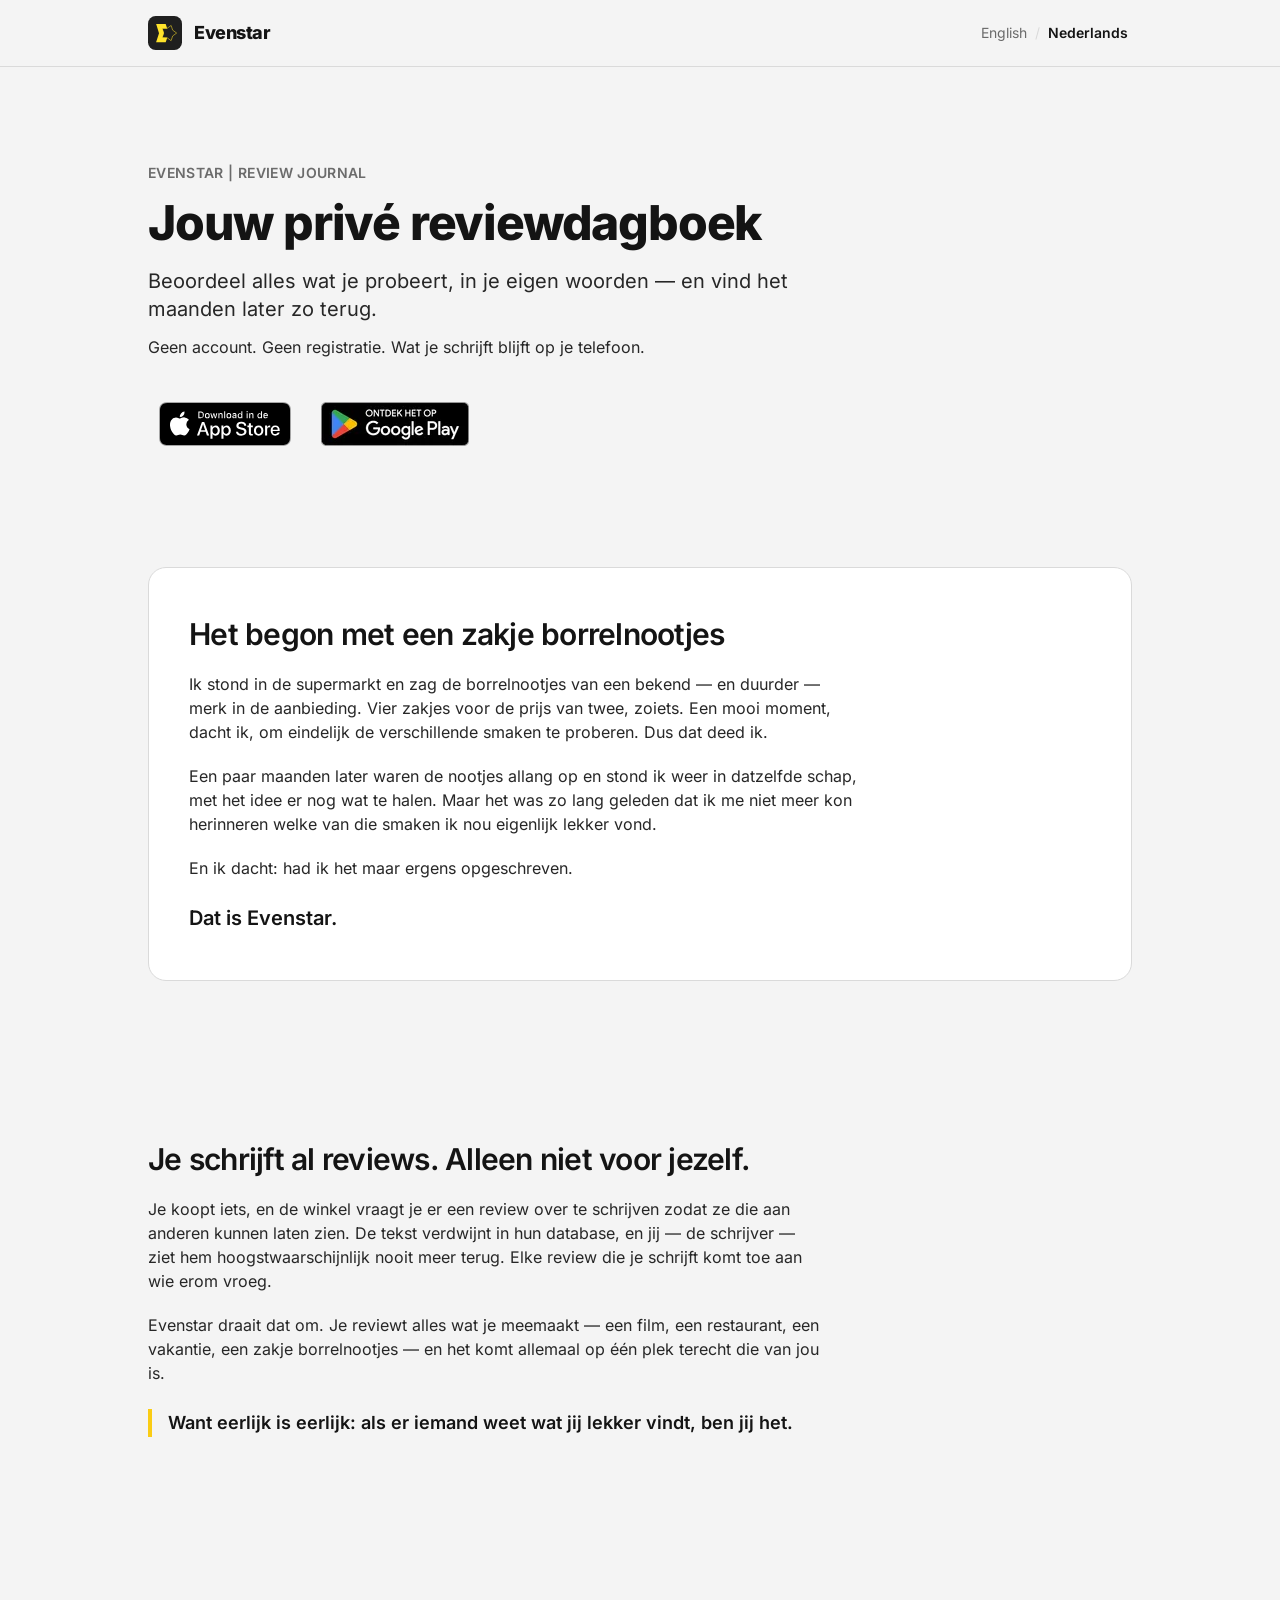
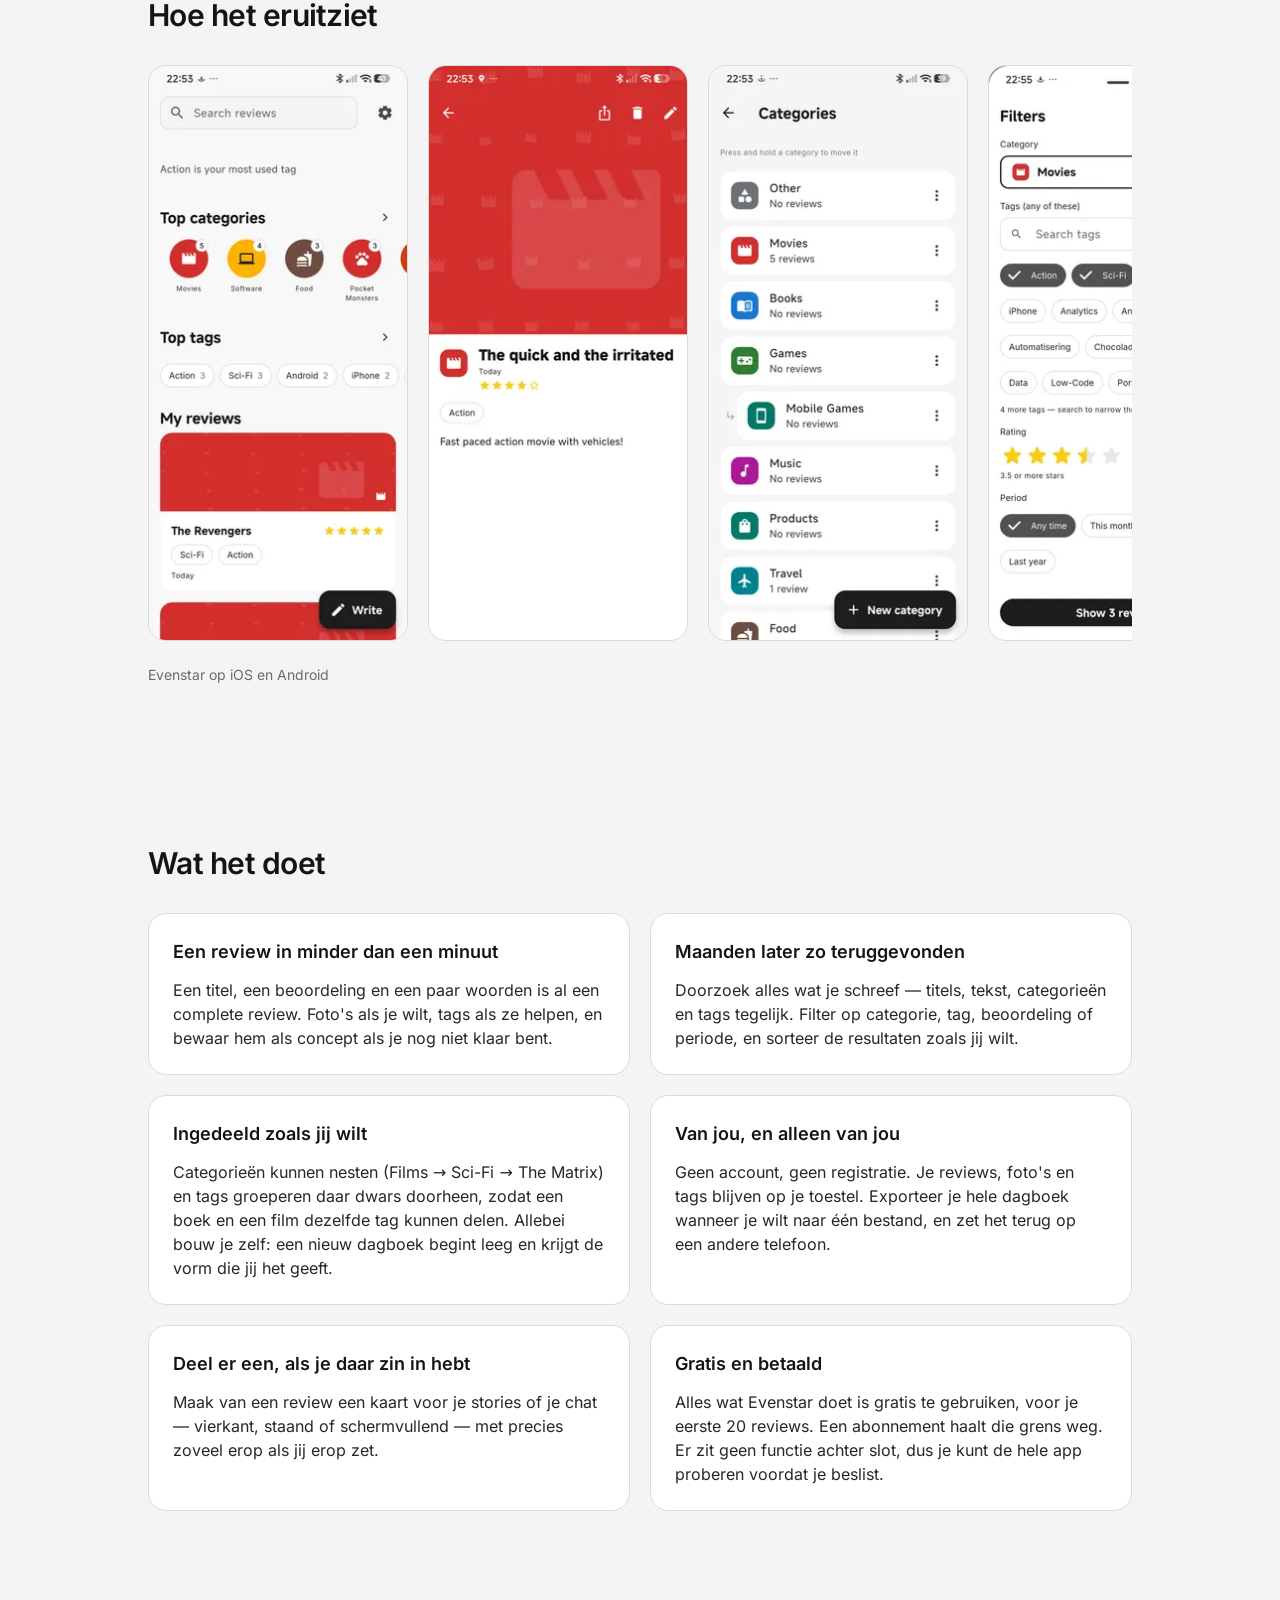
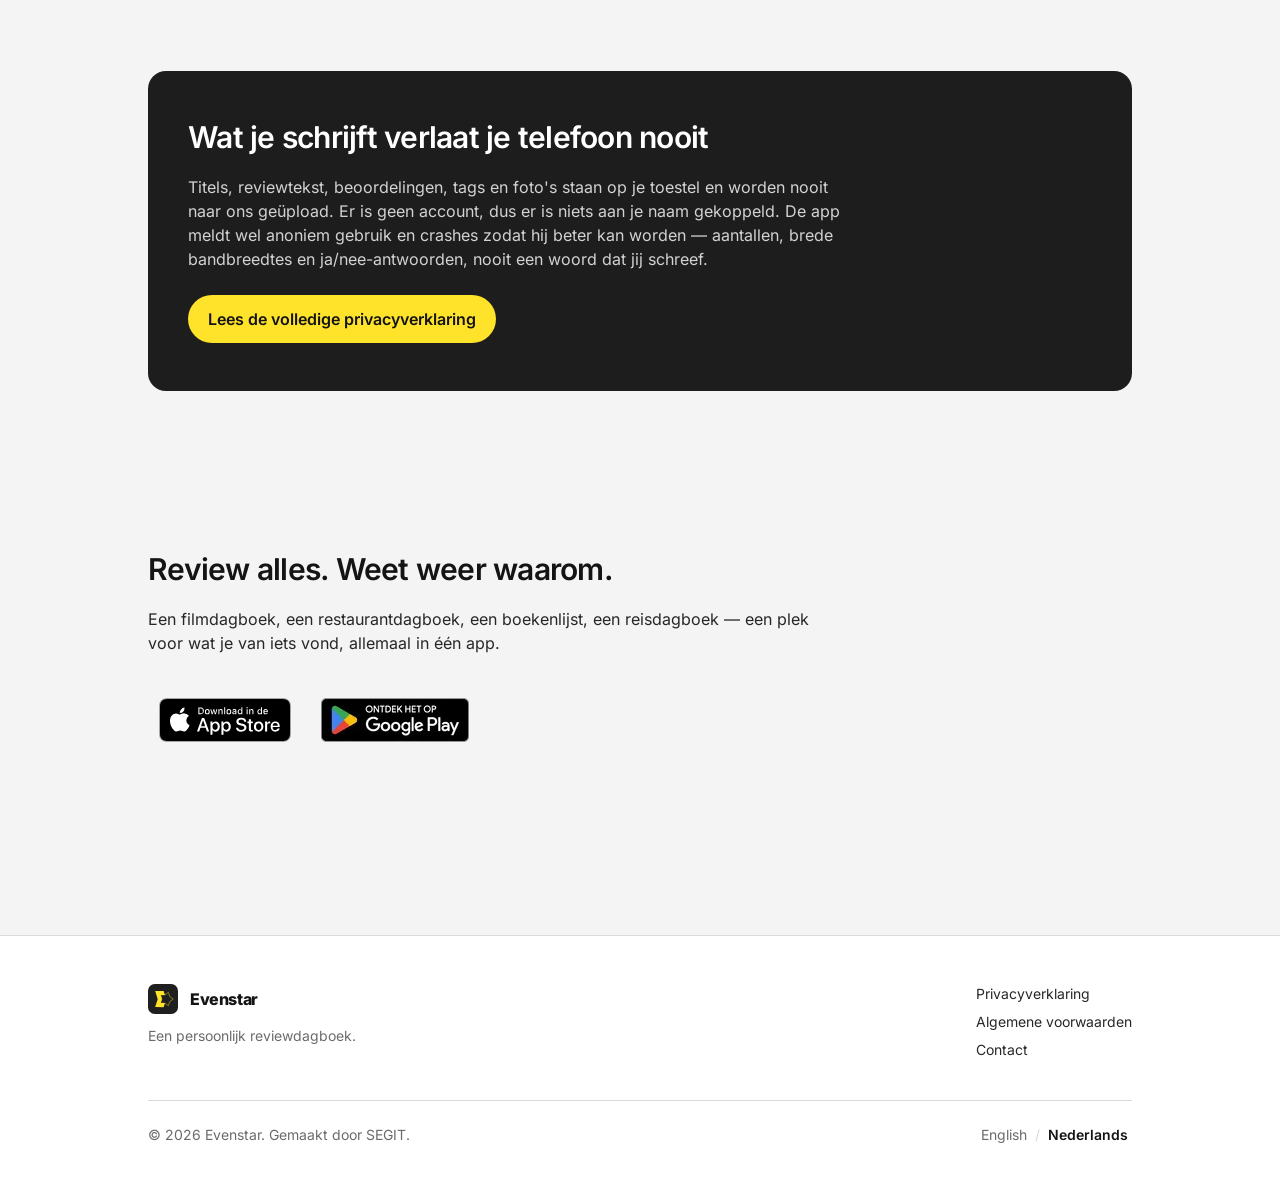
==== commit d8c103ab: "Screenshots en store-links op de site (EVE-47) (#131) Twee dingen die op de live site niet klopten. " ====
--- a/nl/index.html
+++ b/nl/index.html
@@ -1 +1 @@
-<!DOCTYPE html><html lang="nl"><head><meta charset="utf-8"><meta name="viewport" content="width=device-width, initial-scale=1"><title>Evenstar — Jouw privé reviewdagboek</title><meta name="description" content="Een persoonlijk reviewdagboek voor iOS en Android. Review alles wat je probeert — films, restaurants, boeken — en vind het maanden later zo terug."><link rel="canonical" href="https://evenstarapp.com/nl/"><link rel="alternate" hreflang="en" href="https://evenstarapp.com/"><link rel="alternate" hreflang="nl" href="https://evenstarapp.com/nl/"><link rel="alternate" hreflang="x-default" href="https://evenstarapp.com/"><link rel="icon" type="image/svg+xml" href="/favicon.svg"><link rel="apple-touch-icon" href="/apple-touch-icon.png"><link rel="manifest" href="/site.webmanifest"><meta name="theme-color" content="#f4f4f4"><meta property="og:type" content="website"><meta property="og:site_name" content="Evenstar"><meta property="og:title" content="Evenstar — Jouw privé reviewdagboek"><meta property="og:description" content="Een persoonlijk reviewdagboek voor iOS en Android. Review alles wat je probeert — films, restaurants, boeken — en vind het maanden later zo terug."><meta property="og:url" content="https://evenstarapp.com/nl/"><meta property="og:image" content="https://evenstarapp.com/og-image.png"><meta property="og:image:width" content="1200"><meta property="og:image:height" content="630"><meta property="og:image:alt" content="Evenstar, een persoonlijk reviewdagboek voor iOS en Android"><meta property="og:locale" content="nl_NL"><meta name="twitter:card" content="summary_large_image"><meta name="twitter:title" content="Evenstar — Jouw privé reviewdagboek"><meta name="twitter:description" content="Een persoonlijk reviewdagboek voor iOS en Android. Review alles wat je probeert — films, restaurants, boeken — en vind het maanden later zo terug."><meta name="twitter:image" content="https://evenstarapp.com/og-image.png"><link rel="sitemap" href="/sitemap-index.xml"><script type="application/ld+json">{"@context":"https://schema.org","@type":"SoftwareApplication","name":"Evenstar","alternateName":"Evenstar | Review Journal","applicationCategory":"LifestyleApplication","operatingSystem":"iOS, Android","description":"Een persoonlijk reviewdagboek voor iOS en Android. Review alles wat je probeert — films, restaurants, boeken — en vind het maanden later zo terug.","url":"https://evenstarapp.com","inLanguage":["en","nl"],"offers":{"@type":"Offer","price":"0","priceCurrency":"EUR"}}</script><link rel="stylesheet" href="/_astro/config.suZ1vZAj.css"></head><body class="flex min-h-screen flex-col"><a href="#main" class="sr-only rounded-pill focus:not-sr-only focus:absolute focus:top-4 focus:left-4 focus:z-50 focus:bg-ink focus:px-5 focus:py-3 focus:text-on-ink">Naar de inhoud</a><header class="border-b border-line bg-page/90 backdrop-blur"><div class="mx-auto flex max-w-5xl items-center justify-between gap-4 px-5 py-4"><a href="/nl/" class="flex items-center gap-3 text-heading" aria-label="Evenstar — Home"><svg width="34" height="34" viewBox="0 0 256 256" fill="none" xmlns="http://www.w3.org/2000/svg" class aria-hidden="true" focusable="false"><rect width="256" height="256" rx="58" fill="#1F1F1F"></rect><path d="M174.485 72.5167L185.612 106.519L214.472 127.664L215.576 128.472L214.471 129.278L185.571 150.367L174.379 184.35L173.952 185.649L172.844 184.848L143.855 163.878L108.079 163.736L106.71 163.731L107.13 162.429L118.115 128.378L107.195 94.3095L106.777 93.0075L108.146 93.0046L143.922 92.9294L172.95 72.0165L174.061 71.2166L174.485 72.5167Z" stroke="#FFE32B" stroke-width="4"></path><path d="M133.317 197.465L60.838 197.206L82.9443 129.389L61.2827 60.0143L133.141 59.6603L144.464 94.0981L107.978 94.0939L119.301 128.532L108.187 162.625L144.551 163L133.317 197.465Z" fill="#FFE32B"></path></svg><span class="text-lg font-extrabold tracking-tight">Evenstar</span></a><nav class="flex items-center gap-1 text-sm" aria-label="Language"><a class="rounded px-1 text-muted underline-offset-4 hover:text-heading hover:underline" href="/" hreflang="en" lang="en">English</a><span class="text-line" aria-hidden="true">/</span><span class="px-1 font-semibold text-heading" aria-current="true">Nederlands</span></nav></div></header><main id="main" class="flex-1"><!-- Hero --><section class="mx-auto w-full max-w-5xl px-5 pt-14 pb-6 sm:pt-24"><p class="text-sm font-semibold tracking-wide text-muted uppercase">Evenstar | Review Journal</p><h1 class="mt-4 max-w-2xl text-4xl font-extrabold tracking-tight text-heading sm:text-5xl">Jouw privé reviewdagboek</h1><p class="mt-5 max-w-2xl text-lg text-body sm:text-xl">Beoordeel alles wat je probeert, in je eigen woorden — en vind het maanden later zo terug.</p><p class="mt-3 max-w-2xl text-body">Geen account. Geen registratie. Wat je schrijft blijft op je telefoon.</p><p class="inline-flex items-center gap-2 rounded-pill border border-line bg-surface px-5 py-3 text-sm font-semibold text-heading mt-8"><span class="inline-block h-2 w-2 rounded-full bg-highlight" aria-hidden="true"></span>Binnenkort in de App Store en Google Play</p></section><!-- The bar nuts --><section id="story" aria-labelledby="story-title" class="mx-auto w-full max-w-5xl px-5 py-14 sm:py-20 "><div class="rounded-card border border-line bg-surface px-6 py-10 sm:px-10 sm:py-12"><h2 id="story-title" class="text-2xl font-semibold tracking-tight text-heading sm:text-3xl">Het begon met een zakje borrelnootjes</h2><p class="mt-5 max-w-2xl text-body">Ik stond in de supermarkt en zag de borrelnootjes van een bekend — en duurder — merk in de aanbieding. Vier zakjes voor de prijs van twee, zoiets. Een mooi moment, dacht ik, om eindelijk de verschillende smaken te proberen. Dus dat deed ik.</p><p class="mt-5 max-w-2xl text-body">Een paar maanden later waren de nootjes allang op en stond ik weer in datzelfde schap, met het idee er nog wat te halen. Maar het was zo lang geleden dat ik me niet meer kon herinneren welke van die smaken ik nou eigenlijk lekker vond.</p><p class="mt-5 max-w-2xl text-body">En ik dacht: had ik het maar ergens opgeschreven.</p><p class="mt-6 text-xl font-semibold text-heading">Dat is Evenstar.</p></div></section><!-- Why write for yourself --><section id="why" aria-labelledby="why-title" class="mx-auto w-full max-w-5xl px-5 py-14 sm:py-20 "><div class><h2 id="why-title" class="text-2xl font-semibold tracking-tight text-heading sm:text-3xl">Je schrijft al reviews. Alleen niet voor jezelf.</h2><p class="mt-5 max-w-2xl text-body">Je koopt iets, en de winkel vraagt je er een review over te schrijven zodat ze die aan anderen kunnen laten zien. De tekst verdwijnt in hun database, en jij — de schrijver — ziet hem hoogstwaarschijnlijk nooit meer terug. Elke review die je schrijft komt toe aan wie erom vroeg.</p><p class="mt-5 max-w-2xl text-body">Evenstar draait dat om. Je reviewt alles wat je meemaakt — een film, een restaurant, een vakantie, een zakje borrelnootjes — en het komt allemaal op één plek terecht die van jou is.</p><p class="mt-6 max-w-2xl border-l-4 border-highlight pl-4 text-lg font-semibold text-heading">Want eerlijk is eerlijk: als er iemand weet wat jij lekker vindt, ben jij het.</p></div></section><!-- What it does --><section id="features" aria-labelledby="features-title" class="mx-auto w-full max-w-5xl px-5 py-14 sm:py-20 "><div class><h2 id="features-title" class="text-2xl font-semibold tracking-tight text-heading sm:text-3xl">Wat het doet</h2><ul class="mt-8 grid gap-5 sm:grid-cols-2"><li class="rounded-card border border-line bg-surface p-6"><h3 class="text-lg font-semibold text-heading">Een review in minder dan een minuut</h3><p class="mt-3 text-body">Een titel, een beoordeling en een paar woorden is al een complete review. Foto&#39;s als je wilt, tags als ze helpen, en bewaar hem als concept als je nog niet klaar bent.</p></li><li class="rounded-card border border-line bg-surface p-6"><h3 class="text-lg font-semibold text-heading">Maanden later zo teruggevonden</h3><p class="mt-3 text-body">Doorzoek alles wat je schreef — titels, tekst, categorieën en tags tegelijk. Filter op categorie, tag, beoordeling of periode, en sorteer de resultaten zoals jij wilt.</p></li><li class="rounded-card border border-line bg-surface p-6"><h3 class="text-lg font-semibold text-heading">Ingedeeld zoals jij wilt</h3><p class="mt-3 text-body">Categorieën kunnen nesten (Films → Sci-Fi → The Matrix) en tags groeperen daar dwars doorheen, zodat een boek en een film dezelfde tag kunnen delen. Allebei bouw je zelf: een nieuw dagboek begint leeg en krijgt de vorm die jij het geeft.</p></li><li class="rounded-card border border-line bg-surface p-6"><h3 class="text-lg font-semibold text-heading">Van jou, en alleen van jou</h3><p class="mt-3 text-body">Geen account, geen registratie. Je reviews, foto&#39;s en tags blijven op je toestel. Exporteer je hele dagboek wanneer je wilt naar één bestand, en zet het terug op een andere telefoon.</p></li><li class="rounded-card border border-line bg-surface p-6"><h3 class="text-lg font-semibold text-heading">Deel er een, als je daar zin in hebt</h3><p class="mt-3 text-body">Maak van een review een kaart voor je stories of je chat — vierkant, staand of schermvullend — met precies zoveel erop als jij erop zet.</p></li><li class="rounded-card border border-line bg-surface p-6"><h3 class="text-lg font-semibold text-heading">Gratis en betaald</h3><p class="mt-3 text-body">Alles wat Evenstar doet is gratis te gebruiken, voor je eerste 20 reviews. Een abonnement haalt die grens weg. Er zit geen functie achter slot, dus je kunt de hele app proberen voordat je beslist.</p></li></ul></div></section><!-- Privacy --><section aria-labelledby="privacy-title" class="mx-auto w-full max-w-5xl px-5 py-14 sm:py-20"><div class="rounded-card bg-ink px-6 py-10 text-on-ink sm:px-10 sm:py-12"><h2 id="privacy-title" class="text-2xl font-semibold tracking-tight sm:text-3xl">Wat je schrijft verlaat je telefoon nooit</h2><p class="mt-5 max-w-2xl text-white/80">Titels, reviewtekst, beoordelingen, tags en foto&#39;s staan op je toestel en worden nooit naar ons geüpload. Er is geen account, dus er is niets aan je naam gekoppeld. De app meldt wel anoniem gebruik en crashes zodat hij beter kan worden — aantallen, brede bandbreedtes en ja/nee-antwoorden, nooit een woord dat jij schreef.</p><a class="mt-6 inline-block rounded-pill bg-accent px-5 py-3 font-semibold text-heading" href="/nl/privacy/">Lees de volledige privacyverklaring</a></div></section><!-- Closing --><section id="closing" aria-labelledby="closing-title" class="mx-auto w-full max-w-5xl px-5 py-14 sm:py-20 "><div class><h2 id="closing-title" class="text-2xl font-semibold tracking-tight text-heading sm:text-3xl">Review alles. Weet weer waarom.</h2><p class="mt-5 max-w-2xl text-body">Een filmdagboek, een restaurantdagboek, een boekenlijst, een reisdagboek — een plek voor wat je van iets vond, allemaal in één app.</p><p class="inline-flex items-center gap-2 rounded-pill border border-line bg-surface px-5 py-3 text-sm font-semibold text-heading mt-8"><span class="inline-block h-2 w-2 rounded-full bg-highlight" aria-hidden="true"></span>Binnenkort in de App Store en Google Play</p></div></section></main><footer class="mt-24 border-t border-line bg-surface"><div class="mx-auto max-w-5xl px-5 py-12"><div class="flex flex-col gap-8 sm:flex-row sm:items-start sm:justify-between"><div><div class="flex items-center gap-3"><svg width="30" height="30" viewBox="0 0 256 256" fill="none" xmlns="http://www.w3.org/2000/svg" class aria-hidden="true" focusable="false"><rect width="256" height="256" rx="58" fill="#1F1F1F"></rect><path d="M174.485 72.5167L185.612 106.519L214.472 127.664L215.576 128.472L214.471 129.278L185.571 150.367L174.379 184.35L173.952 185.649L172.844 184.848L143.855 163.878L108.079 163.736L106.71 163.731L107.13 162.429L118.115 128.378L107.195 94.3095L106.777 93.0075L108.146 93.0046L143.922 92.9294L172.95 72.0165L174.061 71.2166L174.485 72.5167Z" stroke="#FFE32B" stroke-width="4"></path><path d="M133.317 197.465L60.838 197.206L82.9443 129.389L61.2827 60.0143L133.141 59.6603L144.464 94.0981L107.978 94.0939L119.301 128.532L108.187 162.625L144.551 163L133.317 197.465Z" fill="#FFE32B"></path></svg><span class="text-base font-extrabold tracking-tight text-heading">Evenstar</span></div><p class="mt-3 max-w-xs text-sm text-muted">Een persoonlijk reviewdagboek.</p></div><nav class="flex flex-col gap-2 text-sm" aria-label="Privacyverklaring"><a class="text-body underline-offset-4 hover:underline" href="/nl/privacy/">Privacyverklaring</a><a class="text-body underline-offset-4 hover:underline" href="/nl/voorwaarden/">Algemene voorwaarden</a><a class="text-body underline-offset-4 hover:underline" href="mailto:contact@segit.nl">Contact</a></nav></div><div class="mt-10 flex flex-col gap-4 border-t border-line pt-6 text-sm text-muted sm:flex-row sm:items-center sm:justify-between"><p>&copy; 2026 Evenstar. Gemaakt door SEGIT.</p><nav class="flex items-center gap-1 text-sm" aria-label="Language"><a class="rounded px-1 text-muted underline-offset-4 hover:text-heading hover:underline" href="/" hreflang="en" lang="en">English</a><span class="text-line" aria-hidden="true">/</span><span class="px-1 font-semibold text-heading" aria-current="true">Nederlands</span></nav></div></div></footer></body></html>+<!DOCTYPE html><html lang="nl"><head><meta charset="utf-8"><meta name="viewport" content="width=device-width, initial-scale=1"><title>Evenstar — Jouw privé reviewdagboek</title><meta name="description" content="Een persoonlijk reviewdagboek voor iOS en Android. Review alles wat je probeert — films, restaurants, boeken — en vind het maanden later zo terug."><link rel="canonical" href="https://evenstarapp.com/nl/"><link rel="alternate" hreflang="en" href="https://evenstarapp.com/"><link rel="alternate" hreflang="nl" href="https://evenstarapp.com/nl/"><link rel="alternate" hreflang="x-default" href="https://evenstarapp.com/"><link rel="icon" type="image/svg+xml" href="/favicon.svg"><link rel="apple-touch-icon" href="/apple-touch-icon.png"><link rel="manifest" href="/site.webmanifest"><meta name="theme-color" content="#f4f4f4"><meta property="og:type" content="website"><meta property="og:site_name" content="Evenstar"><meta property="og:title" content="Evenstar — Jouw privé reviewdagboek"><meta property="og:description" content="Een persoonlijk reviewdagboek voor iOS en Android. Review alles wat je probeert — films, restaurants, boeken — en vind het maanden later zo terug."><meta property="og:url" content="https://evenstarapp.com/nl/"><meta property="og:image" content="https://evenstarapp.com/og-image.png"><meta property="og:image:width" content="1200"><meta property="og:image:height" content="630"><meta property="og:image:alt" content="Evenstar, een persoonlijk reviewdagboek voor iOS en Android"><meta property="og:locale" content="nl_NL"><meta name="twitter:card" content="summary_large_image"><meta name="twitter:title" content="Evenstar — Jouw privé reviewdagboek"><meta name="twitter:description" content="Een persoonlijk reviewdagboek voor iOS en Android. Review alles wat je probeert — films, restaurants, boeken — en vind het maanden later zo terug."><meta name="twitter:image" content="https://evenstarapp.com/og-image.png"><link rel="sitemap" href="/sitemap-index.xml"><script type="application/ld+json">{"@context":"https://schema.org","@type":"SoftwareApplication","name":"Evenstar","alternateName":"Evenstar | Review Journal","applicationCategory":"LifestyleApplication","operatingSystem":"iOS, Android","description":"Een persoonlijk reviewdagboek voor iOS en Android. Review alles wat je probeert — films, restaurants, boeken — en vind het maanden later zo terug.","url":"https://evenstarapp.com","inLanguage":["en","nl"],"offers":{"@type":"Offer","price":"0","priceCurrency":"EUR"},"sameAs":["https://apps.apple.com/app/id6749514253","https://play.google.com/store/apps/details?id=nl.segit.evenstar"]}</script><link rel="stylesheet" href="/_astro/config.BY_XVRsE.css"></head><body class="flex min-h-screen flex-col"><a href="#main" class="sr-only rounded-pill focus:not-sr-only focus:absolute focus:top-4 focus:left-4 focus:z-50 focus:bg-ink focus:px-5 focus:py-3 focus:text-on-ink">Naar de inhoud</a><header class="border-b border-line bg-page/90 backdrop-blur"><div class="mx-auto flex max-w-5xl items-center justify-between gap-4 px-5 py-4"><a href="/nl/" class="flex items-center gap-3 text-heading" aria-label="Evenstar — Home"><svg width="34" height="34" viewBox="0 0 256 256" fill="none" xmlns="http://www.w3.org/2000/svg" class aria-hidden="true" focusable="false"><rect width="256" height="256" rx="58" fill="#1F1F1F"></rect><path d="M174.485 72.5167L185.612 106.519L214.472 127.664L215.576 128.472L214.471 129.278L185.571 150.367L174.379 184.35L173.952 185.649L172.844 184.848L143.855 163.878L108.079 163.736L106.71 163.731L107.13 162.429L118.115 128.378L107.195 94.3095L106.777 93.0075L108.146 93.0046L143.922 92.9294L172.95 72.0165L174.061 71.2166L174.485 72.5167Z" stroke="#FFE32B" stroke-width="4"></path><path d="M133.317 197.465L60.838 197.206L82.9443 129.389L61.2827 60.0143L133.141 59.6603L144.464 94.0981L107.978 94.0939L119.301 128.532L108.187 162.625L144.551 163L133.317 197.465Z" fill="#FFE32B"></path></svg><span class="text-lg font-extrabold tracking-tight">Evenstar</span></a><nav class="flex items-center gap-1 text-sm" aria-label="Language"><a class="rounded px-1 text-muted underline-offset-4 hover:text-heading hover:underline" href="/" hreflang="en" lang="en">English</a><span class="text-line" aria-hidden="true">/</span><span class="px-1 font-semibold text-heading" aria-current="true">Nederlands</span></nav></div></header><main id="main" class="flex-1"><!-- Hero --><section class="mx-auto w-full max-w-5xl px-5 pt-14 pb-6 sm:pt-24"><p class="text-sm font-semibold tracking-wide text-muted uppercase">Evenstar | Review Journal</p><h1 class="mt-4 max-w-2xl text-4xl font-extrabold tracking-tight text-heading sm:text-5xl">Jouw privé reviewdagboek</h1><p class="mt-5 max-w-2xl text-lg text-body sm:text-xl">Beoordeel alles wat je probeert, in je eigen woorden — en vind het maanden later zo terug.</p><p class="mt-3 max-w-2xl text-body">Geen account. Geen registratie. Wat je schrijft blijft op je telefoon.</p><ul class="flex list-none flex-wrap items-center gap-2 p-0 mt-8"><li><a href="https://apps.apple.com/app/id6749514253" rel="noopener" class="inline-block p-[11px] transition-opacity hover:opacity-80"><img src="/_astro/app-store-nl.DTRzUpkl_ZD8Wkt.svg" alt="Download in de App Store" loading="lazy" decoding="async" width="132" height="44"></a></li><li><a href="https://play.google.com/store/apps/details?id=nl.segit.evenstar" rel="noopener" class="inline-block p-[11px] transition-opacity hover:opacity-80"><img src="/_astro/google-play-nl.8zVRbfBT_1zVOhL.webp" alt="Ontdek het op Google Play" loading="lazy" decoding="async" width="148" height="44"></a></li></ul></section><!-- The bar nuts --><section id="story" aria-labelledby="story-title" class="mx-auto w-full max-w-5xl px-5 py-14 sm:py-20 "><div class="rounded-card border border-line bg-surface px-6 py-10 sm:px-10 sm:py-12"><h2 id="story-title" class="text-2xl font-semibold tracking-tight text-heading sm:text-3xl">Het begon met een zakje borrelnootjes</h2><p class="mt-5 max-w-2xl text-body">Ik stond in de supermarkt en zag de borrelnootjes van een bekend — en duurder — merk in de aanbieding. Vier zakjes voor de prijs van twee, zoiets. Een mooi moment, dacht ik, om eindelijk de verschillende smaken te proberen. Dus dat deed ik.</p><p class="mt-5 max-w-2xl text-body">Een paar maanden later waren de nootjes allang op en stond ik weer in datzelfde schap, met het idee er nog wat te halen. Maar het was zo lang geleden dat ik me niet meer kon herinneren welke van die smaken ik nou eigenlijk lekker vond.</p><p class="mt-5 max-w-2xl text-body">En ik dacht: had ik het maar ergens opgeschreven.</p><p class="mt-6 text-xl font-semibold text-heading">Dat is Evenstar.</p></div></section><!-- Why write for yourself --><section id="why" aria-labelledby="why-title" class="mx-auto w-full max-w-5xl px-5 py-14 sm:py-20 "><div class><h2 id="why-title" class="text-2xl font-semibold tracking-tight text-heading sm:text-3xl">Je schrijft al reviews. Alleen niet voor jezelf.</h2><p class="mt-5 max-w-2xl text-body">Je koopt iets, en de winkel vraagt je er een review over te schrijven zodat ze die aan anderen kunnen laten zien. De tekst verdwijnt in hun database, en jij — de schrijver — ziet hem hoogstwaarschijnlijk nooit meer terug. Elke review die je schrijft komt toe aan wie erom vroeg.</p><p class="mt-5 max-w-2xl text-body">Evenstar draait dat om. Je reviewt alles wat je meemaakt — een film, een restaurant, een vakantie, een zakje borrelnootjes — en het komt allemaal op één plek terecht die van jou is.</p><p class="mt-6 max-w-2xl border-l-4 border-highlight pl-4 text-lg font-semibold text-heading">Want eerlijk is eerlijk: als er iemand weet wat jij lekker vindt, ben jij het.</p></div></section><section aria-labelledby="screenshots-title" class="mx-auto w-full max-w-5xl px-5 py-14 sm:py-20"><h2 id="screenshots-title" class="text-2xl font-semibold tracking-tight text-heading sm:text-3xl">Hoe het eruitziet</h2><ul class="mt-8 flex snap-x snap-mandatory gap-5 overflow-x-auto pb-4"><li class="shrink-0 snap-start"><img src="/_astro/01-home.ktQ21EMI_1kX7RQ.webp" srcset="/_astro/01-home.ktQ21EMI_IziyS.webp 260w, /_astro/01-home.ktQ21EMI_Z2bma3P.webp 520w" alt="Het beginscherm van Evenstar: je grootste categorieën, je meest gebruikte tags, en de reviews die je het laatst schreef" sizes="(max-width: 640px) 60vw, 260px" loading="lazy" decoding="async" width="1220" height="2712" class="w-[60vw] max-w-[260px] rounded-card border border-line bg-surface"></li><li class="shrink-0 snap-start"><img src="/_astro/02-details.BDZene70_297I3U.webp" srcset="/_astro/02-details.BDZene70_oBYj4.webp 260w, /_astro/02-details.BDZene70_ZGd6R4.webp 520w" alt="Een afgeronde review — titel, beoordeling, tag en tekst, met de illustratie van de categorie als kop" sizes="(max-width: 640px) 60vw, 260px" loading="lazy" decoding="async" width="1220" height="2712" class="w-[60vw] max-w-[260px] rounded-card border border-line bg-surface"></li><li class="shrink-0 snap-start"><img src="/_astro/03-categories.DhtOSPFY_Z1svv7.webp" srcset="/_astro/03-categories.DhtOSPFY_x2MwY.webp 260w, /_astro/03-categories.DhtOSPFY_QUlk6.webp 520w" alt="Het categorieënscherm, met Mobile Games genest onder Games" sizes="(max-width: 640px) 60vw, 260px" loading="lazy" decoding="async" width="1220" height="2712" class="w-[60vw] max-w-[260px] rounded-card border border-line bg-surface"></li><li class="shrink-0 snap-start"><img src="/_astro/04-filters.D-NGG5e0_1ndf2U.webp" srcset="/_astro/04-filters.D-NGG5e0_Z6Tu1x.webp 260w, /_astro/04-filters.D-NGG5e0_Z1cJAcF.webp 520w" alt="Het filterpaneel: categorie, tags, beoordeling en periode, met het aantal passende reviews op de knop" sizes="(max-width: 640px) 60vw, 260px" loading="lazy" decoding="async" width="1220" height="2712" class="w-[60vw] max-w-[260px] rounded-card border border-line bg-surface"></li></ul><p class="mt-2 text-sm text-muted">Evenstar op iOS en Android</p></section><!-- What it does --><section id="features" aria-labelledby="features-title" class="mx-auto w-full max-w-5xl px-5 py-14 sm:py-20 "><div class><h2 id="features-title" class="text-2xl font-semibold tracking-tight text-heading sm:text-3xl">Wat het doet</h2><ul class="mt-8 grid gap-5 sm:grid-cols-2"><li class="rounded-card border border-line bg-surface p-6"><h3 class="text-lg font-semibold text-heading">Een review in minder dan een minuut</h3><p class="mt-3 text-body">Een titel, een beoordeling en een paar woorden is al een complete review. Foto&#39;s als je wilt, tags als ze helpen, en bewaar hem als concept als je nog niet klaar bent.</p></li><li class="rounded-card border border-line bg-surface p-6"><h3 class="text-lg font-semibold text-heading">Maanden later zo teruggevonden</h3><p class="mt-3 text-body">Doorzoek alles wat je schreef — titels, tekst, categorieën en tags tegelijk. Filter op categorie, tag, beoordeling of periode, en sorteer de resultaten zoals jij wilt.</p></li><li class="rounded-card border border-line bg-surface p-6"><h3 class="text-lg font-semibold text-heading">Ingedeeld zoals jij wilt</h3><p class="mt-3 text-body">Categorieën kunnen nesten (Films → Sci-Fi → The Matrix) en tags groeperen daar dwars doorheen, zodat een boek en een film dezelfde tag kunnen delen. Allebei bouw je zelf: een nieuw dagboek begint leeg en krijgt de vorm die jij het geeft.</p></li><li class="rounded-card border border-line bg-surface p-6"><h3 class="text-lg font-semibold text-heading">Van jou, en alleen van jou</h3><p class="mt-3 text-body">Geen account, geen registratie. Je reviews, foto&#39;s en tags blijven op je toestel. Exporteer je hele dagboek wanneer je wilt naar één bestand, en zet het terug op een andere telefoon.</p></li><li class="rounded-card border border-line bg-surface p-6"><h3 class="text-lg font-semibold text-heading">Deel er een, als je daar zin in hebt</h3><p class="mt-3 text-body">Maak van een review een kaart voor je stories of je chat — vierkant, staand of schermvullend — met precies zoveel erop als jij erop zet.</p></li><li class="rounded-card border border-line bg-surface p-6"><h3 class="text-lg font-semibold text-heading">Gratis en betaald</h3><p class="mt-3 text-body">Alles wat Evenstar doet is gratis te gebruiken, voor je eerste 20 reviews. Een abonnement haalt die grens weg. Er zit geen functie achter slot, dus je kunt de hele app proberen voordat je beslist.</p></li></ul></div></section><!-- Privacy --><section aria-labelledby="privacy-title" class="mx-auto w-full max-w-5xl px-5 py-14 sm:py-20"><div class="rounded-card bg-ink px-6 py-10 text-on-ink sm:px-10 sm:py-12"><h2 id="privacy-title" class="text-2xl font-semibold tracking-tight sm:text-3xl">Wat je schrijft verlaat je telefoon nooit</h2><p class="mt-5 max-w-2xl text-white/80">Titels, reviewtekst, beoordelingen, tags en foto&#39;s staan op je toestel en worden nooit naar ons geüpload. Er is geen account, dus er is niets aan je naam gekoppeld. De app meldt wel anoniem gebruik en crashes zodat hij beter kan worden — aantallen, brede bandbreedtes en ja/nee-antwoorden, nooit een woord dat jij schreef.</p><a class="mt-6 inline-block rounded-pill bg-accent px-5 py-3 font-semibold text-heading" href="/nl/privacy/">Lees de volledige privacyverklaring</a></div></section><!-- Closing --><section id="closing" aria-labelledby="closing-title" class="mx-auto w-full max-w-5xl px-5 py-14 sm:py-20 "><div class><h2 id="closing-title" class="text-2xl font-semibold tracking-tight text-heading sm:text-3xl">Review alles. Weet weer waarom.</h2><p class="mt-5 max-w-2xl text-body">Een filmdagboek, een restaurantdagboek, een boekenlijst, een reisdagboek — een plek voor wat je van iets vond, allemaal in één app.</p><ul class="flex list-none flex-wrap items-center gap-2 p-0 mt-8"><li><a href="https://apps.apple.com/app/id6749514253" rel="noopener" class="inline-block p-[11px] transition-opacity hover:opacity-80"><img src="/_astro/app-store-nl.DTRzUpkl_ZD8Wkt.svg" alt="Download in de App Store" loading="lazy" decoding="async" width="132" height="44"></a></li><li><a href="https://play.google.com/store/apps/details?id=nl.segit.evenstar" rel="noopener" class="inline-block p-[11px] transition-opacity hover:opacity-80"><img src="/_astro/google-play-nl.8zVRbfBT_1zVOhL.webp" alt="Ontdek het op Google Play" loading="lazy" decoding="async" width="148" height="44"></a></li></ul></div></section></main><footer class="mt-24 border-t border-line bg-surface"><div class="mx-auto max-w-5xl px-5 py-12"><div class="flex flex-col gap-8 sm:flex-row sm:items-start sm:justify-between"><div><div class="flex items-center gap-3"><svg width="30" height="30" viewBox="0 0 256 256" fill="none" xmlns="http://www.w3.org/2000/svg" class aria-hidden="true" focusable="false"><rect width="256" height="256" rx="58" fill="#1F1F1F"></rect><path d="M174.485 72.5167L185.612 106.519L214.472 127.664L215.576 128.472L214.471 129.278L185.571 150.367L174.379 184.35L173.952 185.649L172.844 184.848L143.855 163.878L108.079 163.736L106.71 163.731L107.13 162.429L118.115 128.378L107.195 94.3095L106.777 93.0075L108.146 93.0046L143.922 92.9294L172.95 72.0165L174.061 71.2166L174.485 72.5167Z" stroke="#FFE32B" stroke-width="4"></path><path d="M133.317 197.465L60.838 197.206L82.9443 129.389L61.2827 60.0143L133.141 59.6603L144.464 94.0981L107.978 94.0939L119.301 128.532L108.187 162.625L144.551 163L133.317 197.465Z" fill="#FFE32B"></path></svg><span class="text-base font-extrabold tracking-tight text-heading">Evenstar</span></div><p class="mt-3 max-w-xs text-sm text-muted">Een persoonlijk reviewdagboek.</p></div><nav class="flex flex-col gap-2 text-sm" aria-label="Privacyverklaring"><a class="text-body underline-offset-4 hover:underline" href="/nl/privacy/">Privacyverklaring</a><a class="text-body underline-offset-4 hover:underline" href="/nl/voorwaarden/">Algemene voorwaarden</a><a class="text-body underline-offset-4 hover:underline" href="mailto:contact@segit.nl">Contact</a></nav></div><div class="mt-10 flex flex-col gap-4 border-t border-line pt-6 text-sm text-muted sm:flex-row sm:items-center sm:justify-between"><p>&copy; 2026 Evenstar. Gemaakt door SEGIT.</p><nav class="flex items-center gap-1 text-sm" aria-label="Language"><a class="rounded px-1 text-muted underline-offset-4 hover:text-heading hover:underline" href="/" hreflang="en" lang="en">English</a><span class="text-line" aria-hidden="true">/</span><span class="px-1 font-semibold text-heading" aria-current="true">Nederlands</span></nav></div></div></footer></body></html>
--- a/_astro/config.BY_XVRsE.css
+++ b/_astro/config.BY_XVRsE.css
@@ -0,0 +1 @@
+@font-face{font-family:Inter Variable;font-style:normal;font-display:swap;font-weight:100 900;src:url(/_astro/inter-cyrillic-ext-wght-normal.BOeWTOD4.woff2)format("woff2-variations");unicode-range:U+460-52F,U+1C80-1C8A,U+20B4,U+2DE0-2DFF,U+A640-A69F,U+FE2E-FE2F}@font-face{font-family:Inter Variable;font-style:normal;font-display:swap;font-weight:100 900;src:url(/_astro/inter-cyrillic-wght-normal.DqGufNeO.woff2)format("woff2-variations");unicode-range:U+301,U+400-45F,U+490-491,U+4B0-4B1,U+2116}@font-face{font-family:Inter Variable;font-style:normal;font-display:swap;font-weight:100 900;src:url(/_astro/inter-greek-ext-wght-normal.DlzME5K_.woff2)format("woff2-variations");unicode-range:U+1F??}@font-face{font-family:Inter Variable;font-style:normal;font-display:swap;font-weight:100 900;src:url(/_astro/inter-greek-wght-normal.CkhJZR-_.woff2)format("woff2-variations");unicode-range:U+370-377,U+37A-37F,U+384-38A,U+38C,U+38E-3A1,U+3A3-3FF}@font-face{font-family:Inter Variable;font-style:normal;font-display:swap;font-weight:100 900;src:url(/_astro/inter-vietnamese-wght-normal.CBcvBZtf.woff2)format("woff2-variations");unicode-range:U+102-103,U+110-111,U+128-129,U+168-169,U+1A0-1A1,U+1AF-1B0,U+300-301,U+303-304,U+308-309,U+323,U+329,U+1EA0-1EF9,U+20AB}@font-face{font-family:Inter Variable;font-style:normal;font-display:swap;font-weight:100 900;src:url(/_astro/inter-latin-ext-wght-normal.DO1Apj_S.woff2)format("woff2-variations");unicode-range:U+100-2BA,U+2BD-2C5,U+2C7-2CC,U+2CE-2D7,U+2DD-2FF,U+304,U+308,U+329,U+1D00-1DBF,U+1E00-1E9F,U+1EF2-1EFF,U+2020,U+20A0-20AB,U+20AD-20C0,U+2113,U+2C60-2C7F,U+A720-A7FF}@font-face{font-family:Inter Variable;font-style:normal;font-display:swap;font-weight:100 900;src:url(/_astro/inter-latin-wght-normal.Dx4kXJAl.woff2)format("woff2-variations");unicode-range:U+??,U+131,U+152-153,U+2BB-2BC,U+2C6,U+2DA,U+2DC,U+304,U+308,U+329,U+2000-206F,U+20AC,U+2122,U+2191,U+2193,U+2212,U+2215,U+FEFF,U+FFFD}@layer properties{@supports (((-webkit-hyphens:none)) and (not (margin-trim:inline))) or ((-moz-orient:inline) and (not (color:rgb(from red r g b)))){*,:before,:after,::backdrop{--tw-rotate-x:initial;--tw-rotate-y:initial;--tw-rotate-z:initial;--tw-skew-x:initial;--tw-skew-y:initial;--tw-scroll-snap-strictness:proximity;--tw-border-style:solid;--tw-font-weight:initial;--tw-tracking:initial;--tw-outline-style:solid;--tw-blur:initial;--tw-brightness:initial;--tw-contrast:initial;--tw-grayscale:initial;--tw-hue-rotate:initial;--tw-invert:initial;--tw-opacity:initial;--tw-saturate:initial;--tw-sepia:initial;--tw-drop-shadow:initial;--tw-drop-shadow-color:initial;--tw-drop-shadow-alpha:100%;--tw-drop-shadow-size:initial;--tw-backdrop-blur:initial;--tw-backdrop-brightness:initial;--tw-backdrop-contrast:initial;--tw-backdrop-grayscale:initial;--tw-backdrop-hue-rotate:initial;--tw-backdrop-invert:initial;--tw-backdrop-opacity:initial;--tw-backdrop-saturate:initial;--tw-backdrop-sepia:initial}}}@layer theme{:root,:host{--font-sans:"Inter Variable", "Inter", ui-sans-serif, system-ui, -apple-system, "Segoe UI", Roboto, "Helvetica Neue", Arial, sans-serif;--font-mono:ui-monospace, SFMono-Regular, Menlo, Monaco, Consolas, "Liberation Mono", "Courier New", monospace;--color-white:#fff;--spacing:.25rem;--container-xs:20rem;--container-md:28rem;--container-2xl:42rem;--container-3xl:48rem;--container-5xl:64rem;--text-sm:.875rem;--text-sm--line-height:calc(1.25 / .875);--text-base:1rem;--text-base--line-height:calc(1.5 / 1);--text-lg:1.125rem;--text-lg--line-height:calc(1.75 / 1.125);--text-xl:1.25rem;--text-xl--line-height:calc(1.75 / 1.25);--text-2xl:1.5rem;--text-2xl--line-height:calc(2 / 1.5);--text-3xl:1.875rem;--text-3xl--line-height:calc(2.25 / 1.875);--text-4xl:2.25rem;--text-4xl--line-height:calc(2.5 / 2.25);--text-5xl:3rem;--text-5xl--line-height:1;--font-weight-semibold:600;--font-weight-extrabold:800;--tracking-tight:-.025em;--tracking-wide:.025em;--default-transition-duration:.15s;--default-transition-timing-function:cubic-bezier(.4, 0, .2, 1);--default-font-family:var(--font-sans);--default-mono-font-family:var(--font-mono);--color-page:#f4f4f4;--color-surface:#fff;--color-line:#dadada;--color-heading:#141414;--color-body:#272727;--color-muted:#6b6b6b;--color-ink:#1d1d1d;--color-on-ink:#fff;--color-accent:#ffe32b;--color-highlight:#facc14;--radius-card:18px;--radius-pill:36px}}@layer base{*,:after,:before,::backdrop{box-sizing:border-box;border:0 solid;margin:0;padding:0}::file-selector-button{box-sizing:border-box;border:0 solid;margin:0;padding:0}html,:host{-webkit-text-size-adjust:100%;tab-size:4;line-height:1.5;font-family:var(--default-font-family,-apple-system, BlinkMacSystemFont, "Segoe UI", Roboto, "Helvetica Neue", "Noto Sans", Arial, sans-serif, "Apple Color Emoji", "Segoe UI Emoji", "Segoe UI Symbol", "Noto Color Emoji");font-feature-settings:var(--default-font-feature-settings,normal);font-variation-settings:var(--default-font-variation-settings,normal);-webkit-tap-highlight-color:transparent}hr{height:0;color:inherit;border-top-width:1px}abbr:where([title]){text-decoration:underline dotted}h1,h2,h3,h4,h5,h6{font-size:inherit;font-weight:inherit}a{color:inherit;-webkit-text-decoration:inherit;-webkit-text-decoration:inherit;-webkit-text-decoration:inherit;text-decoration:inherit}b,strong{font-weight:bolder}code,kbd,samp,pre{font-family:var(--default-mono-font-family,ui-monospace, SFMono-Regular, Menlo, Monaco, Consolas, "Liberation Mono", "Courier New", monospace);font-feature-settings:var(--default-mono-font-feature-settings,normal);font-variation-settings:var(--default-mono-font-variation-settings,normal);font-size:1em}small{font-size:80%}sub,sup{vertical-align:baseline;font-size:75%;line-height:0;position:relative}sub{bottom:-.25em}sup{top:-.5em}table{text-indent:0;border-color:inherit;border-collapse:collapse}:-moz-focusring:where(:not(iframe)){outline:auto}progress{vertical-align:baseline}summary{display:list-item}ol,ul,menu{list-style:none}img,svg,video,canvas,audio,iframe,embed,object{vertical-align:middle;display:block}img,video{max-width:100%;height:auto}button,input,select,optgroup,textarea{font:inherit;font-feature-settings:inherit;font-variation-settings:inherit;letter-spacing:inherit;color:inherit;opacity:1;background-color:#0000;border-radius:0}::file-selector-button{font:inherit;font-feature-settings:inherit;font-variation-settings:inherit;letter-spacing:inherit;color:inherit;opacity:1;background-color:#0000;border-radius:0}:where(select:is([multiple],[size])) optgroup{font-weight:bolder}:where(select:is([multiple],[size])) optgroup option{padding-inline-start:20px}::file-selector-button{margin-inline-end:4px}::placeholder{opacity:1}@supports (not ((-webkit-appearance:-apple-pay-button))) or (contain-intrinsic-size:1px){::placeholder{color:currentColor}@supports (color:color-mix(in lab, red, red)){::placeholder{color:color-mix(in oklab, currentcolor 50%, transparent)}}}textarea{resize:vertical}::-webkit-search-decoration{-webkit-appearance:none}::-webkit-date-and-time-value{min-height:1lh;text-align:inherit}::-webkit-datetime-edit{display:inline-flex}::-webkit-datetime-edit-fields-wrapper{padding:0}::-webkit-datetime-edit{padding-block:0}::-webkit-datetime-edit-year-field{padding-block:0}::-webkit-datetime-edit-month-field{padding-block:0}::-webkit-datetime-edit-day-field{padding-block:0}::-webkit-datetime-edit-hour-field{padding-block:0}::-webkit-datetime-edit-minute-field{padding-block:0}::-webkit-datetime-edit-second-field{padding-block:0}::-webkit-datetime-edit-millisecond-field{padding-block:0}::-webkit-datetime-edit-meridiem-field{padding-block:0}::-webkit-calendar-picker-indicator{line-height:1}:-moz-ui-invalid{box-shadow:none}button,input:where([type=button],[type=reset],[type=submit]){appearance:button}::file-selector-button{appearance:button}::-webkit-inner-spin-button{height:auto}::-webkit-outer-spin-button{height:auto}[hidden]:where(:not([hidden=until-found])){display:none!important}}@layer components;@layer utilities{.sr-only{clip-path:inset(50%);white-space:nowrap;border-width:0;width:1px;height:1px;margin:-1px;padding:0;position:absolute;overflow:hidden}.absolute{position:absolute}.mx-auto{margin-inline:auto}.mt-2{margin-top:calc(var(--spacing) * 2)}.mt-3{margin-top:calc(var(--spacing) * 3)}.mt-4{margin-top:calc(var(--spacing) * 4)}.mt-5{margin-top:calc(var(--spacing) * 5)}.mt-6{margin-top:calc(var(--spacing) * 6)}.mt-8{margin-top:calc(var(--spacing) * 8)}.mt-10{margin-top:calc(var(--spacing) * 10)}.mt-24{margin-top:calc(var(--spacing) * 24)}.mb-8{margin-bottom:calc(var(--spacing) * 8)}.flex{display:flex}.grid{display:grid}.inline-block{display:inline-block}.inline-flex{display:inline-flex}.h-2{height:calc(var(--spacing) * 2)}.min-h-screen{min-height:100vh}.w-2{width:calc(var(--spacing) * 2)}.w-\[60vw\]{width:60vw}.w-full{width:100%}.max-w-2xl{max-width:var(--container-2xl)}.max-w-3xl{max-width:var(--container-3xl)}.max-w-5xl{max-width:var(--container-5xl)}.max-w-\[260px\]{max-width:260px}.max-w-md{max-width:var(--container-md)}.max-w-xs{max-width:var(--container-xs)}.flex-1{flex:1}.shrink-0{flex-shrink:0}.transform{transform:var(--tw-rotate-x,) var(--tw-rotate-y,) var(--tw-rotate-z,) var(--tw-skew-x,) var(--tw-skew-y,)}.snap-x{scroll-snap-type:x var(--tw-scroll-snap-strictness)}.snap-mandatory{--tw-scroll-snap-strictness:mandatory}.snap-start{scroll-snap-align:start}.list-none{list-style-type:none}.flex-col{flex-direction:column}.flex-wrap{flex-wrap:wrap}.items-center{align-items:center}.justify-between{justify-content:space-between}.justify-center{justify-content:center}.gap-1{gap:var(--spacing)}.gap-2{gap:calc(var(--spacing) * 2)}.gap-3{gap:calc(var(--spacing) * 3)}.gap-4{gap:calc(var(--spacing) * 4)}.gap-5{gap:calc(var(--spacing) * 5)}.gap-8{gap:calc(var(--spacing) * 8)}.overflow-x-auto{overflow-x:auto}.rounded{border-radius:.25rem}.rounded-card{border-radius:var(--radius-card)}.rounded-full{border-radius:2147483647px}.rounded-pill{border-radius:var(--radius-pill)}.border{border-style:var(--tw-border-style);border-width:1px}.border-t{border-top-style:var(--tw-border-style);border-top-width:1px}.border-b{border-bottom-style:var(--tw-border-style);border-bottom-width:1px}.border-l-4{border-left-style:var(--tw-border-style);border-left-width:4px}.border-highlight{border-color:var(--color-highlight)}.border-line{border-color:var(--color-line)}.bg-accent{background-color:var(--color-accent)}.bg-highlight{background-color:var(--color-highlight)}.bg-ink{background-color:var(--color-ink)}.bg-page\/90{background-color:#f4f4f4e6}@supports (color:color-mix(in lab, red, red)){.bg-page\/90{background-color:color-mix(in oklab, var(--color-page) 90%, transparent)}}.bg-surface{background-color:var(--color-surface)}.p-0{padding:0}.p-6{padding:calc(var(--spacing) * 6)}.p-\[11px\]{padding:11px}.px-1{padding-inline:var(--spacing)}.px-5{padding-inline:calc(var(--spacing) * 5)}.px-6{padding-inline:calc(var(--spacing) * 6)}.py-3{padding-block:calc(var(--spacing) * 3)}.py-4{padding-block:calc(var(--spacing) * 4)}.py-10{padding-block:calc(var(--spacing) * 10)}.py-12{padding-block:calc(var(--spacing) * 12)}.py-14{padding-block:calc(var(--spacing) * 14)}.pt-6{padding-top:calc(var(--spacing) * 6)}.pt-14{padding-top:calc(var(--spacing) * 14)}.pb-4{padding-bottom:calc(var(--spacing) * 4)}.pb-6{padding-bottom:calc(var(--spacing) * 6)}.pl-4{padding-left:calc(var(--spacing) * 4)}.text-center{text-align:center}.text-2xl{font-size:var(--text-2xl);line-height:var(--tw-leading,var(--text-2xl--line-height))}.text-3xl{font-size:var(--text-3xl);line-height:var(--tw-leading,var(--text-3xl--line-height))}.text-4xl{font-size:var(--text-4xl);line-height:var(--tw-leading,var(--text-4xl--line-height))}.text-base{font-size:var(--text-base);line-height:var(--tw-leading,var(--text-base--line-height))}.text-lg{font-size:var(--text-lg);line-height:var(--tw-leading,var(--text-lg--line-height))}.text-sm{font-size:var(--text-sm);line-height:var(--tw-leading,var(--text-sm--line-height))}.text-xl{font-size:var(--text-xl);line-height:var(--tw-leading,var(--text-xl--line-height))}.font-extrabold{--tw-font-weight:var(--font-weight-extrabold);font-weight:var(--font-weight-extrabold)}.font-semibold{--tw-font-weight:var(--font-weight-semibold);font-weight:var(--font-weight-semibold)}.tracking-tight{--tw-tracking:var(--tracking-tight);letter-spacing:var(--tracking-tight)}.tracking-wide{--tw-tracking:var(--tracking-wide);letter-spacing:var(--tracking-wide)}.text-body{color:var(--color-body)}.text-heading{color:var(--color-heading)}.text-line{color:var(--color-line)}.text-muted{color:var(--color-muted)}.text-on-ink{color:var(--color-on-ink)}.text-white\/80{color:#fffc}@supports (color:color-mix(in lab, red, red)){.text-white\/80{color:color-mix(in oklab, var(--color-white) 80%, transparent)}}.uppercase{text-transform:uppercase}.underline-offset-4{text-underline-offset:4px}.outline{outline-style:var(--tw-outline-style);outline-width:1px}.filter{filter:var(--tw-blur,) var(--tw-brightness,) var(--tw-contrast,) var(--tw-grayscale,) var(--tw-hue-rotate,) var(--tw-invert,) var(--tw-saturate,) var(--tw-sepia,) var(--tw-drop-shadow,)}.backdrop-blur{--tw-backdrop-blur:blur(8px);backdrop-filter:var(--tw-backdrop-blur,) var(--tw-backdrop-brightness,) var(--tw-backdrop-contrast,) var(--tw-backdrop-grayscale,) var(--tw-backdrop-hue-rotate,) var(--tw-backdrop-invert,) var(--tw-backdrop-opacity,) var(--tw-backdrop-saturate,) var(--tw-backdrop-sepia,)}.transition-opacity{transition-property:opacity;transition-timing-function:var(--tw-ease,var(--default-transition-timing-function));transition-duration:var(--tw-duration,var(--default-transition-duration))}@media (hover:hover){.hover\:text-heading:hover{color:var(--color-heading)}.hover\:underline:hover{text-decoration-line:underline}.hover\:opacity-80:hover{opacity:.8}.hover\:opacity-85:hover{opacity:.85}}.focus\:not-sr-only:focus{clip-path:none;white-space:normal;width:auto;height:auto;margin:0;padding:0;position:static;overflow:visible}.focus\:absolute:focus{position:absolute}.focus\:top-4:focus{top:calc(var(--spacing) * 4)}.focus\:left-4:focus{left:calc(var(--spacing) * 4)}.focus\:z-50:focus{z-index:50}.focus\:bg-ink:focus{background-color:var(--color-ink)}.focus\:px-5:focus{padding-inline:calc(var(--spacing) * 5)}.focus\:py-3:focus{padding-block:calc(var(--spacing) * 3)}.focus\:text-on-ink:focus{color:var(--color-on-ink)}@media (width>=40rem){.sm\:grid-cols-2{grid-template-columns:repeat(2,minmax(0,1fr))}.sm\:flex-row{flex-direction:row}.sm\:items-center{align-items:center}.sm\:items-start{align-items:flex-start}.sm\:justify-between{justify-content:space-between}.sm\:px-10{padding-inline:calc(var(--spacing) * 10)}.sm\:py-12{padding-block:calc(var(--spacing) * 12)}.sm\:py-16{padding-block:calc(var(--spacing) * 16)}.sm\:py-20{padding-block:calc(var(--spacing) * 20)}.sm\:pt-24{padding-top:calc(var(--spacing) * 24)}.sm\:text-3xl{font-size:var(--text-3xl);line-height:var(--tw-leading,var(--text-3xl--line-height))}.sm\:text-5xl{font-size:var(--text-5xl);line-height:var(--tw-leading,var(--text-5xl--line-height))}.sm\:text-xl{font-size:var(--text-xl);line-height:var(--tw-leading,var(--text-xl--line-height))}}.\[\&\>h1\]\:text-3xl>h1{font-size:var(--text-3xl);line-height:var(--tw-leading,var(--text-3xl--line-height))}.\[\&\>h1\]\:font-extrabold>h1{--tw-font-weight:var(--font-weight-extrabold);font-weight:var(--font-weight-extrabold)}.\[\&\>h1\]\:tracking-tight>h1{--tw-tracking:var(--tracking-tight);letter-spacing:var(--tracking-tight)}.\[\&\>h1\]\:text-heading>h1{color:var(--color-heading)}@media (width>=40rem){.sm\:\[\&\>h1\]\:text-4xl>h1{font-size:var(--text-4xl);line-height:var(--tw-leading,var(--text-4xl--line-height))}}}html{scroll-behavior:smooth;-webkit-text-size-adjust:100%}@media (prefers-reduced-motion:reduce){html{scroll-behavior:auto}}body{background-color:var(--color-page);color:var(--color-body);font-family:var(--font-sans);-webkit-font-smoothing:antialiased;text-rendering:optimizelegibility}:root{color-scheme:light}.prose>*+*{margin-top:1.15em}.prose h2{color:var(--color-heading);margin-top:2.5rem;font-size:1.5rem;font-weight:600}.prose h3{color:var(--color-heading);margin-top:2rem;font-size:1.125rem;font-weight:600}.prose ul{padding-left:1.5rem;list-style:outside}.prose ol{padding-left:1.5rem;list-style:decimal}.prose li+li{margin-top:.5rem}.prose a{color:var(--color-ink);text-underline-offset:3px;text-decoration:underline}.prose a:hover{color:var(--color-muted)}.prose strong{color:var(--color-heading);font-weight:600}.prose table{border-collapse:collapse;width:100%;font-size:.95rem}.prose th,.prose td{border:1px solid var(--color-line);text-align:left;vertical-align:top;padding:.6rem .75rem}.prose th{background-color:var(--color-page);color:var(--color-heading);font-weight:600}.prose table{max-width:100%;display:block;overflow-x:auto}@property --tw-rotate-x{syntax:"*";inherits:false}@property --tw-rotate-y{syntax:"*";inherits:false}@property --tw-rotate-z{syntax:"*";inherits:false}@property --tw-skew-x{syntax:"*";inherits:false}@property --tw-skew-y{syntax:"*";inherits:false}@property --tw-scroll-snap-strictness{syntax:"*";inherits:false;initial-value:proximity}@property --tw-border-style{syntax:"*";inherits:false;initial-value:solid}@property --tw-font-weight{syntax:"*";inherits:false}@property --tw-tracking{syntax:"*";inherits:false}@property --tw-outline-style{syntax:"*";inherits:false;initial-value:solid}@property --tw-blur{syntax:"*";inherits:false}@property --tw-brightness{syntax:"*";inherits:false}@property --tw-contrast{syntax:"*";inherits:false}@property --tw-grayscale{syntax:"*";inherits:false}@property --tw-hue-rotate{syntax:"*";inherits:false}@property --tw-invert{syntax:"*";inherits:false}@property --tw-opacity{syntax:"*";inherits:false}@property --tw-saturate{syntax:"*";inherits:false}@property --tw-sepia{syntax:"*";inherits:false}@property --tw-drop-shadow{syntax:"*";inherits:false}@property --tw-drop-shadow-color{syntax:"*";inherits:false}@property --tw-drop-shadow-alpha{syntax:"<percentage>";inherits:false;initial-value:100%}@property --tw-drop-shadow-size{syntax:"*";inherits:false}@property --tw-backdrop-blur{syntax:"*";inherits:false}@property --tw-backdrop-brightness{syntax:"*";inherits:false}@property --tw-backdrop-contrast{syntax:"*";inherits:false}@property --tw-backdrop-grayscale{syntax:"*";inherits:false}@property --tw-backdrop-hue-rotate{syntax:"*";inherits:false}@property --tw-backdrop-invert{syntax:"*";inherits:false}@property --tw-backdrop-opacity{syntax:"*";inherits:false}@property --tw-backdrop-saturate{syntax:"*";inherits:false}@property --tw-backdrop-sepia{syntax:"*";inherits:false}
